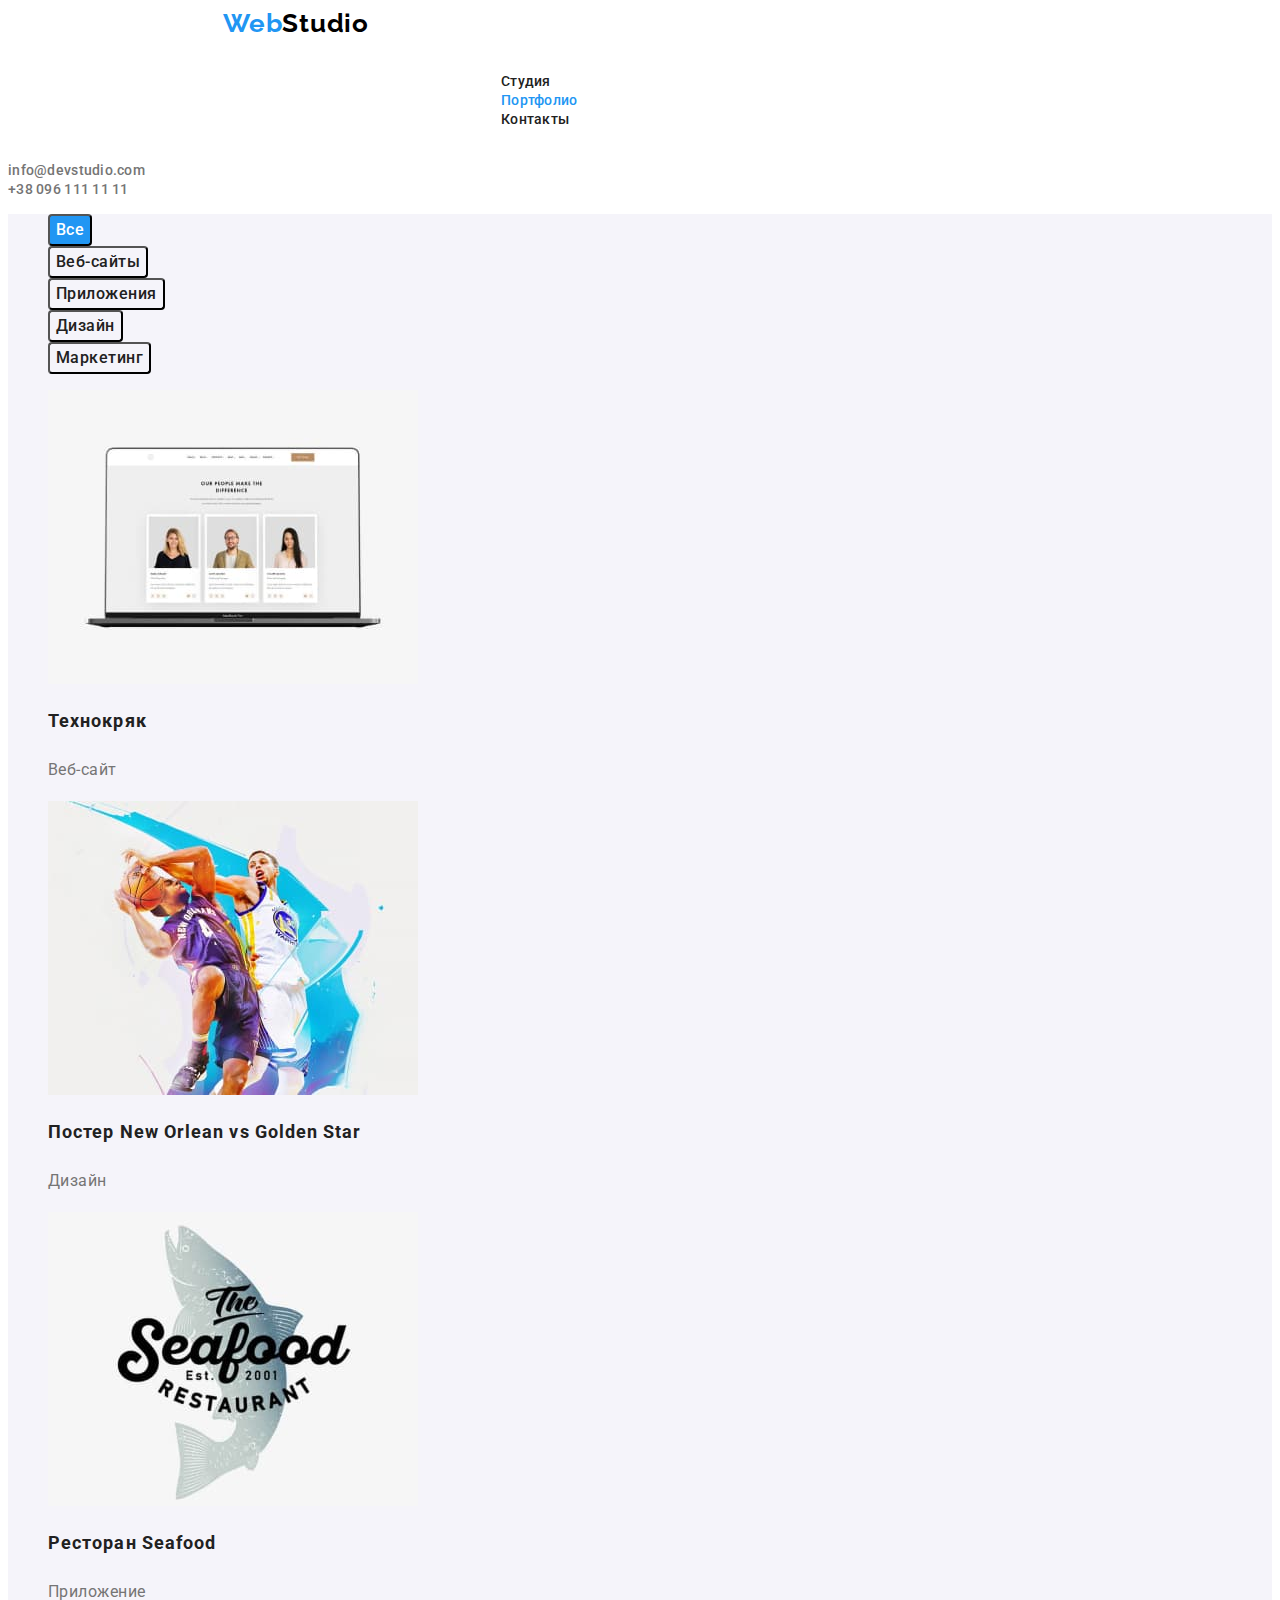
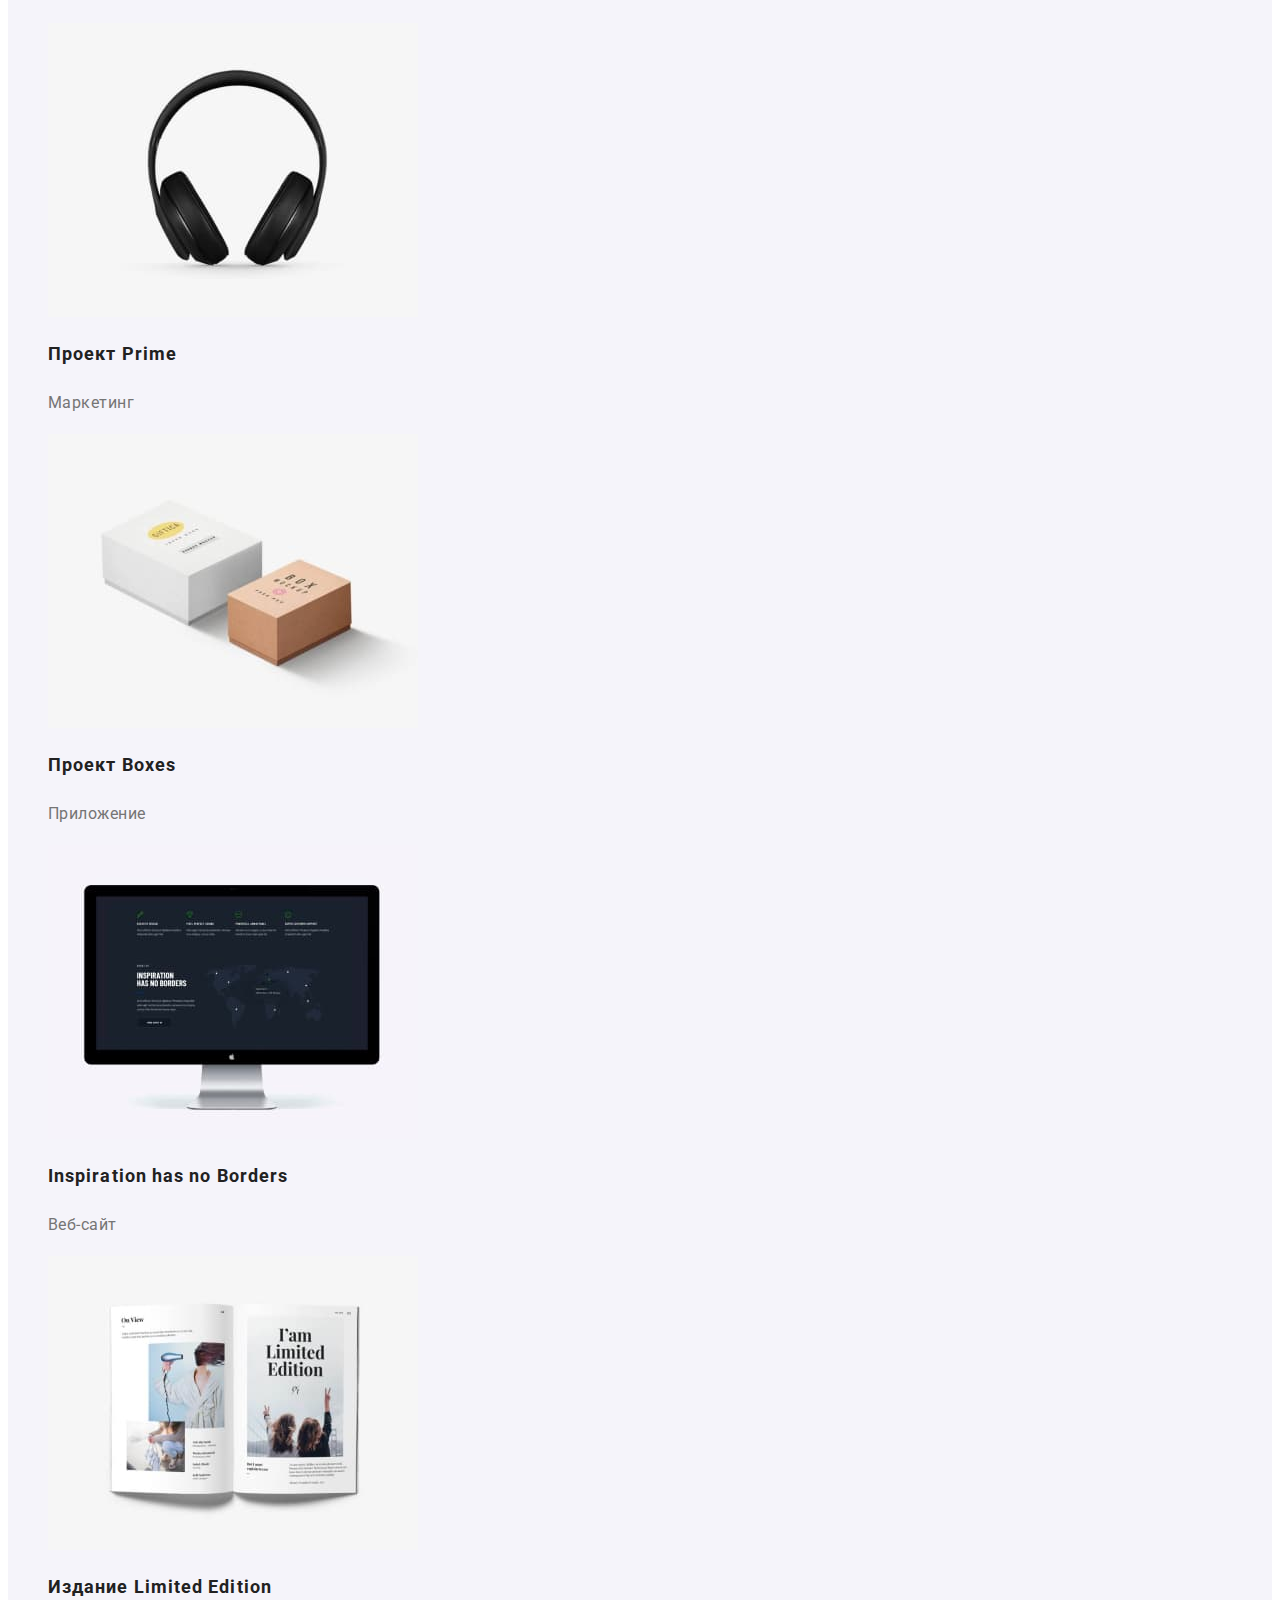
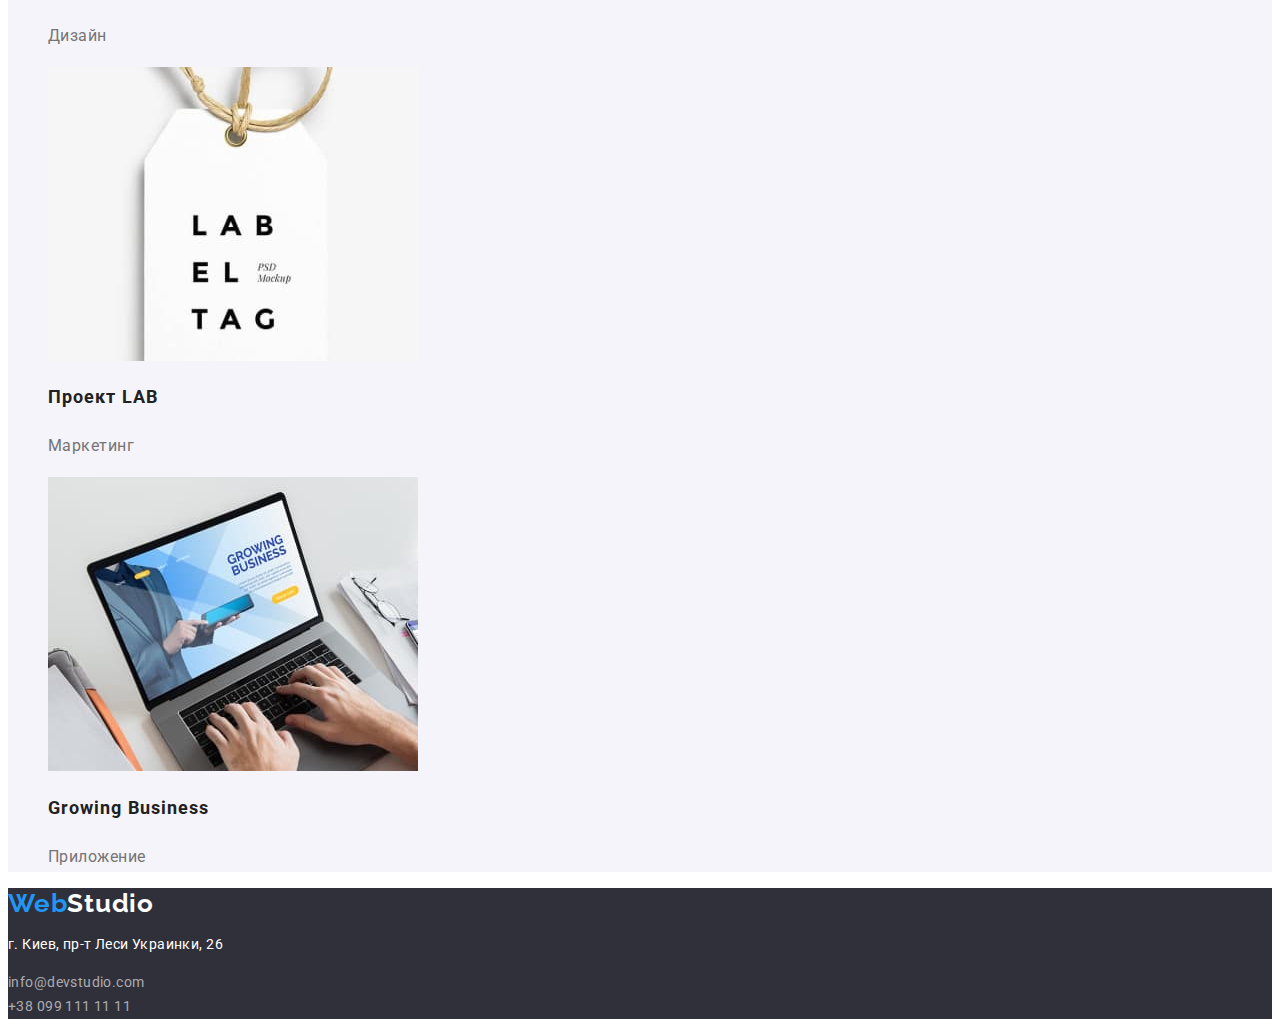
==== portfolio.html @ 7e472f9f "начало 3 задание" ====
<!DOCTYPE html>
<html lang="ru">
  <head>
    <meta charset="UTF-8" />
    <meta http-equiv="X-UA-Compatible" content="IE=edge" />
    <meta name="viewport" content="width=device-width, initial-scale=1.0" />
    <title>Портфолио</title>
    <link rel="preconnect" href="https://fonts.googleapis.com" />
    <link rel="preconnect" href="https://fonts.gstatic.com" crossorigin />
    <link
      href="https://fonts.googleapis.com/css2?family=Raleway:wght@700&family=Roboto:wght@400;500;700;900&display=swap"
      rel="stylesheet"
    />
    <link rel="stylesheet" href="./css/styles.css" />
  </head>
  <body>
    <!--Header section-->
    <header class="header">
      <!--header logo-->
      <nav>
        <a class="logo" href="./index.html"><span class="accent">Web</span>Studio</a>
        <!--header section-->
        <ul class="header-list">
          <li class="header-item">
            <a class="link" href="./index.html">Студия</a>
          </li>
          <li class="header-item">
            <a class="curren-link link" href="./portfolio.html">Портфолио</a>
          </li>
          <li class="header-item">
            <a class="link" href="#contacts">Контакты</a>
          </li>
        </ul>
      </nav>
      <!--header contact-->
      <a class="contact-link" href="mailto:info@devstudio.com">info@devstudio.com</a><br />
      <a class="contact-link" href="tel:+380961111111">+38 096 111 11 11</a>
    </header>
    <!--Main-content-->
    <main>
      <!--Main-content-->
      <section class="portfolio">
        <h1 class="visually-hidden">Наши роботы</h1>
        <ul class="portfolio-list">
          <li><button class="portfolio-btn portfolio-btn-link" type="button">Все</button></li>
          <li><button class="portfolio-btn" type="button">Веб-сайты</button></li>
          <li><button class="portfolio-btn" type="button">Приложения</button></li>
          <li><button class="portfolio-btn" type="button">Дизайн</button></li>
          <li><button class="portfolio-btn" type="button">Маркетинг</button></li>
        </ul>
        <ul class="portfolio-list">
          <li>
            <a href="" class="portfolio-link">
              <img src="./img/img01.jpg" alt="техно" width="370" height="294" />
              <h2 class="portfolio-title">Технокряк</h2>
              <p class="portfolio-text">Веб-сайт</p>
            </a>
          </li>
          <li>
            <a href="" class="portfolio-link">
              <img src="./img/img11.jpg" alt="постер" width="370" height="294" />
              <h2 class="portfolio-title">Постер New Orlean vs Golden Star</h2>
              <p class="portfolio-text">Дизайн</p>
            </a>
          </li>
          <li>
            <a href="" class="portfolio-link">
              <img src="./img/img21.jpg" alt="ресторан" width="370" height="294" />
              <h2 class="portfolio-title">Ресторан Seafood</h2>
              <p class="portfolio-text">Приложение</p>
            </a>
          </li>
          <li>
            <a href="" class="portfolio-link">
              <img src="./img/img31.jpg" alt="наушники" width="370" height="294" />
              <h2 class="portfolio-title">Проект Prime</h2>
              <p class="portfolio-text">Маркетинг</p>
            </a>
          </li>
          <li>
            <a href="" class="portfolio-link">
              <img src="./img/img41.jpg" alt="коробки" width="370" height="294" />
              <h2 class="portfolio-title">Проект Boxes</h2>
              <p class="portfolio-text">Приложение</p>
            </a>
          </li>
          <li>
            <a href="" class="portfolio-link">
              <img src="./img/img51.jpg" alt="монитор" width="370" height="294" />
              <h2 class="portfolio-title">Inspiration has no Borders</h2>
              <p class="portfolio-text">Веб-сайт</p>
            </a>
          </li>
          <li>
            <a href="" class="portfolio-link">
              <img src="./img/img61.jpg" alt="издание" width="370" height="294" />
              <h2 class="portfolio-title">Издание Limited Edition</h2>
              <p class="portfolio-text">Дизайн</p>
            </a>
          </li>
          <li>
            <a href="" class="portfolio-link">
              <img src="./img/img71.jpg" alt="лаб" width="370" height="294" />
              <h2 class="portfolio-title">Проект LAB</h2>
              <p class="portfolio-text">Маркетинг</p>
            </a>
          </li>
          <li>
            <a href="" class="portfolio-link">
              <img src="./img/img81.jpg" alt="работа" width="370" height="294" />
              <h2 class="portfolio-title">Growing Business</h2>
              <p class="portfolio-text">Приложение</p>
            </a>
          </li>
        </ul>
      </section>
    </main>
    <!--Footer section-->
    <footer class="footer">
      <!--footer logo-->
      <a class="logo-footer" lang="en" href="/"><span class="accent">Web</span>Studio</a>
      <!--footer contact-->
      <address>
        <p class="footer-text">г. Киев, пр-т Леси Украинки, 26</p>
        <a href="mailto:info@devstudio.com" class="contact-link-footer">info@devstudio.com</a><br />
        <a href="tel:+380991111111" class="contact-link-footer">+38 099 111 11 11</a>
      </address>
    </footer>
  </body>
</html>
---- css/styles.css ----
:root {
  --main-font: 'Roboto', sans-serif;
  --secondary-font: 'Ralewey', sans-serif;
  --main-txt-cl: #212121;
  --wight-txt-cl: #ffffff;
  --secondary-txt-cl: #757575;
  --accent-txt-cl: #2196f3;
  --dark-bg-cl: #2f303a;
  --wight-bg-cl: #f5f4fa;
}
html {
  box-sizing: border-box;
}
*,
*::before,
*::after {
  box-sizing: inherit;
}
body {
  font-family: var(--main-font);
  color: var(--main-txt-cl);
}
.header {
  background-color: #ffffff;
}
.container{
  margin-left: auto;
    margin-right: auto;
    width: 1600px;
    height: 80px;
    padding-left: 20px;
    padding-right: 20px;
}
.logo {
  text-decoration: none;
  color: #000000;
  font-family: 'Raleway';
  font-style: normal;
  font-weight: 700;
  font-size: 26px;
  line-height: 1.19;
  letter-spacing: 0.03em;
  width: 145px;
  height: 31px;
  margin: 24px 1240px 25px 215px;
}
.accent {
  color: #2196f3;
}
.header-list {
  list-style: none;
  margin: 32px 853px 32px 453px;
}
.link {
  text-decoration: none;
  color: #212121;
  font-weight: 500;
  font-size: 14px;
  line-height: 1.14;
  letter-spacing: 0.02em;
}
.link:hover {
  color: #2196f3;
}
.curren-link {
  color: #2196f3;
}
.contact-link {
  text-decoration: none;
  color: #757575;
  font-style: normal;
  cursor: pointer;
  font-weight: 500;
  font-size: 14px;
  line-height: 1.14;
  letter-spacing: 0.02em;
}
.contact-link:hover,
.contact-link:focus,
.contact-link:active {
  color: #2196f3;
}
.hero {
  background-color: #2f303a;
}
.hero-header {
  color: #ffffff;
  font-weight: 900;
  font-size: 44px;
  line-height: 1.36;
  letter-spacing: 0.06em;
  text-transform: uppercase;
}
.hero-btn {
  cursor: pointer;
  background-color: #2196f3;
  box-shadow: 0px 4px 4px rgba(0, 0, 0, 0.15);
  font-family: 'Roboto';
  font-style: normal;
  font-weight: 700;
  font-size: 16px;
  line-height: 1.9;
  letter-spacing: 0.06em;
  border-radius: 4px;
  color: #ffffff;
}
.hero-btn:hover .hero-btn:focus .hero-btn:active {
  box-shadow: 0px 4px 4px rgba(0, 0, 0, 0.15);
}
.main {
  background: #f5f4fa;
}
.visually-hidden {
  position: absolute;
  white-space: nowrap;
  width: 1px;
  height: 1px;
  overflow: hidden;
  border: 0;
  padding: 0;
  clip: rect(0 0 0 0);
  clip-path: inset(50%);
  margin: -1px;
}
.advantage-list {
  list-style: none;
}
.advantage-title {
  font-weight: 700;
  font-size: 14px;
  line-height: 1.14;
  letter-spacing: 0.03em;
  color: #212121;
  text-transform: uppercase;
}
.advantage-text {
  font-size: 14px;
  line-height: 1.7;
  letter-spacing: 0.03em;
  color: #757575;
}
.work-title {
  font-weight: 700;
  font-size: 36px;
  line-height: 1.16;
  text-align: center;
  letter-spacing: 0.03em;
  color: #212121;
}
.work-list {
  list-style: none;
}
.team {
  background: #e5e5e5;
}

.team-list {
  list-style: none;
}
.team-title {
  font-weight: 500;
  font-size: 16px;
  line-height: 1.18;
  text-align: center;
  letter-spacing: 0.03em;
  color: #212121;
}
.team-text {
  font-size: 16px;
  line-height: 1.18;
  text-align: center;
  letter-spacing: 0.03em;
  color: #757575;
}
.footer {
  background: #2f303a;
}
.logo-footer {
  color: #ffffff;
  text-decoration: none;
  font-family: 'Raleway';
  font-style: normal;
  font-weight: 700;
  font-size: 26px;
  line-height: 1.19;
  letter-spacing: 0.03em;
}
.footer-text {
  font-style: normal;
  font-size: 14px;
  line-height: 1.7;
  letter-spacing: 0.03em;
  color: #ffffff;
}
.contact-link-footer {
  text-decoration: none;
  font-style: normal;
  font-weight: 400;
  font-size: 14px;
  line-height: 1.7;
  letter-spacing: 0.03em;
  color: rgba(255, 255, 255, 0.6);
}
.contact-link-footer:hover,
.contact-link-footer:focus,
.contact-link-footer:active {
  color: #2196f3;
}
.portfolio {
  background: #f5f4fa;
}
.portfolio-list {
  list-style: none;
}
.portfolio-link {
  text-decoration: none;
}
.portfolio-title {
  font-weight: 700;
  font-size: 18px;
  line-height: 2;
  letter-spacing: 0.06em;
  color: #212121;
}
.portfolio-text {
  font-size: 16px;
  line-height: 30px;
  letter-spacing: 0.03em;
  color: #757575;
}
.portfolio-btn {
  font-family: 'Roboto';
  font-weight: 500;
  background: #f5f4fa;
  border-radius: 4px;
  cursor: pointer;
  font-size: 16px;
  line-height: 26px;
  text-align: center;
  letter-spacing: 0.03em;
  color: #212121;
}
.portfolio-btn-link {
  font-weight: 500;
  font-size: 16px;
  line-height: 26px;
  text-align: center;
  letter-spacing: 0.03em;
  color: #ffffff;
  background: #2196f3;
}
.portfolio-btn:hover,
.portfolio-btn:focus,
.portfolio-btn:active {
  background: #2196f3;
}
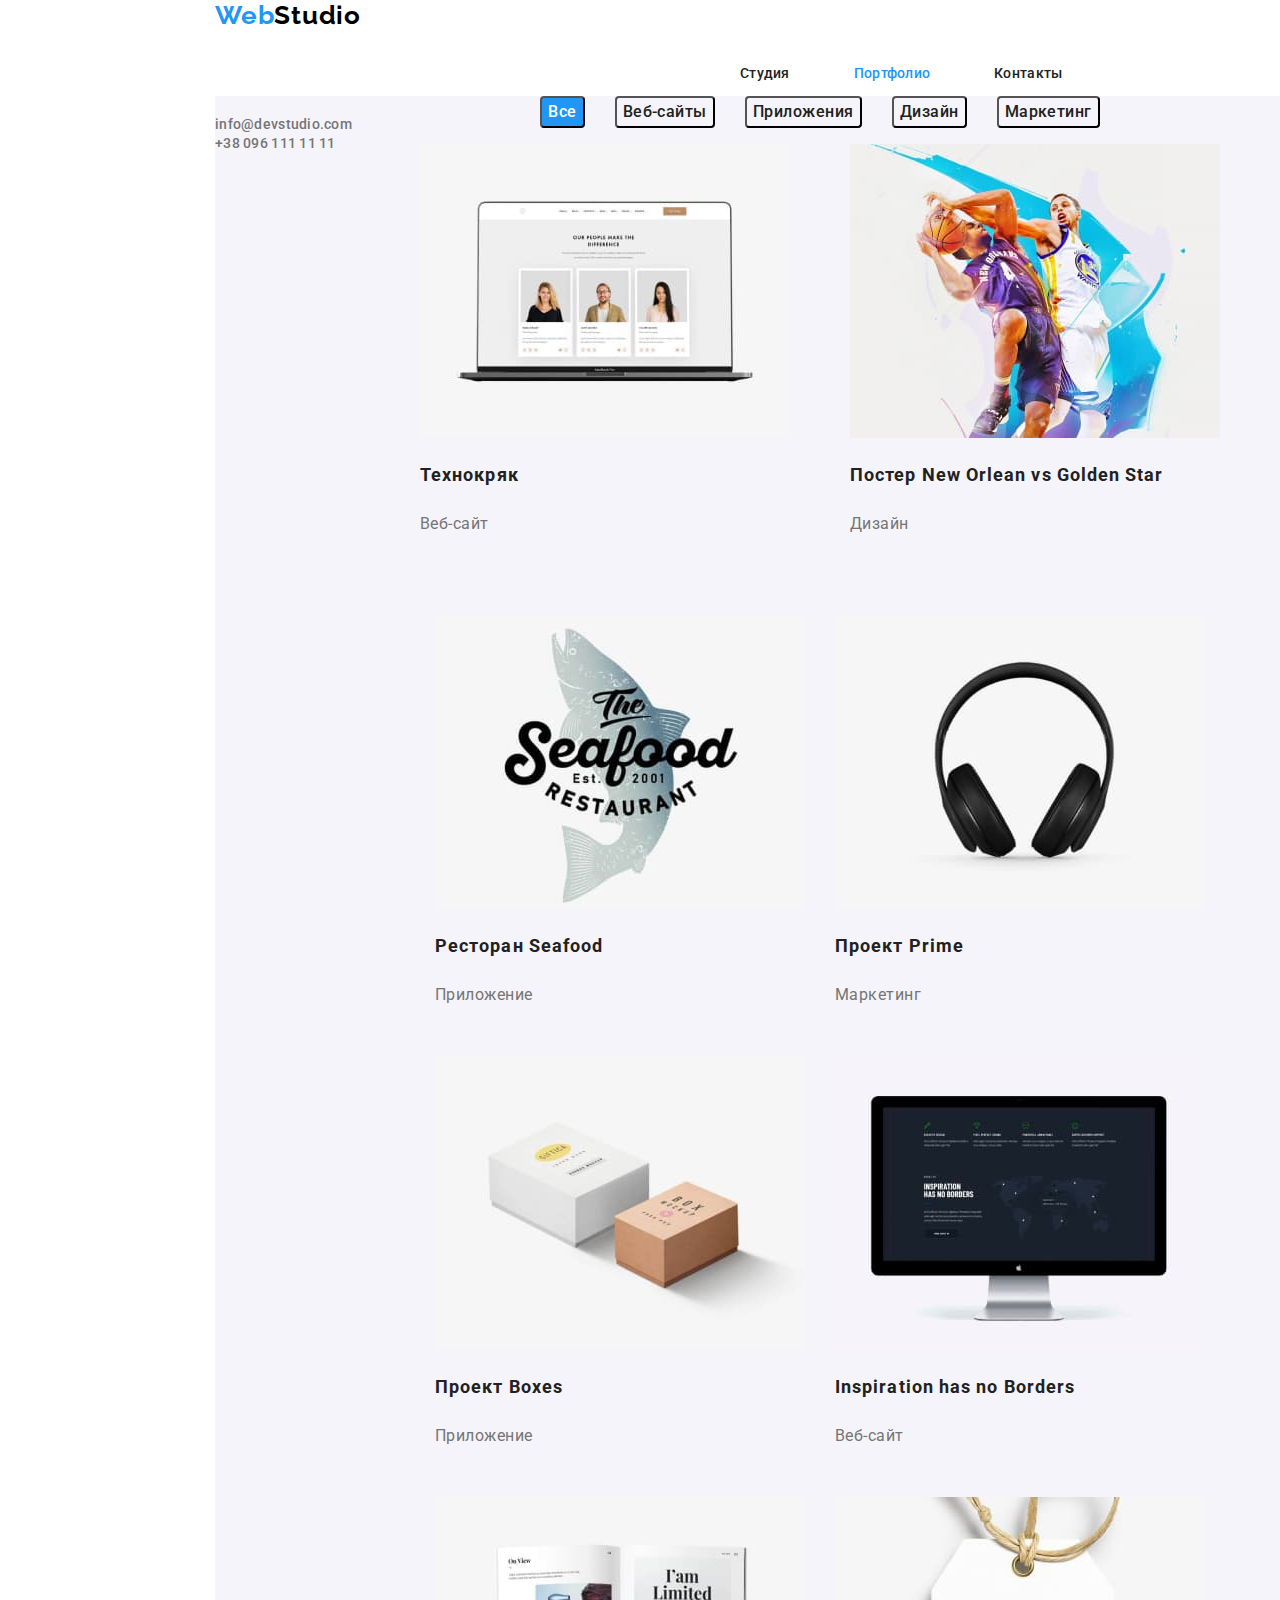
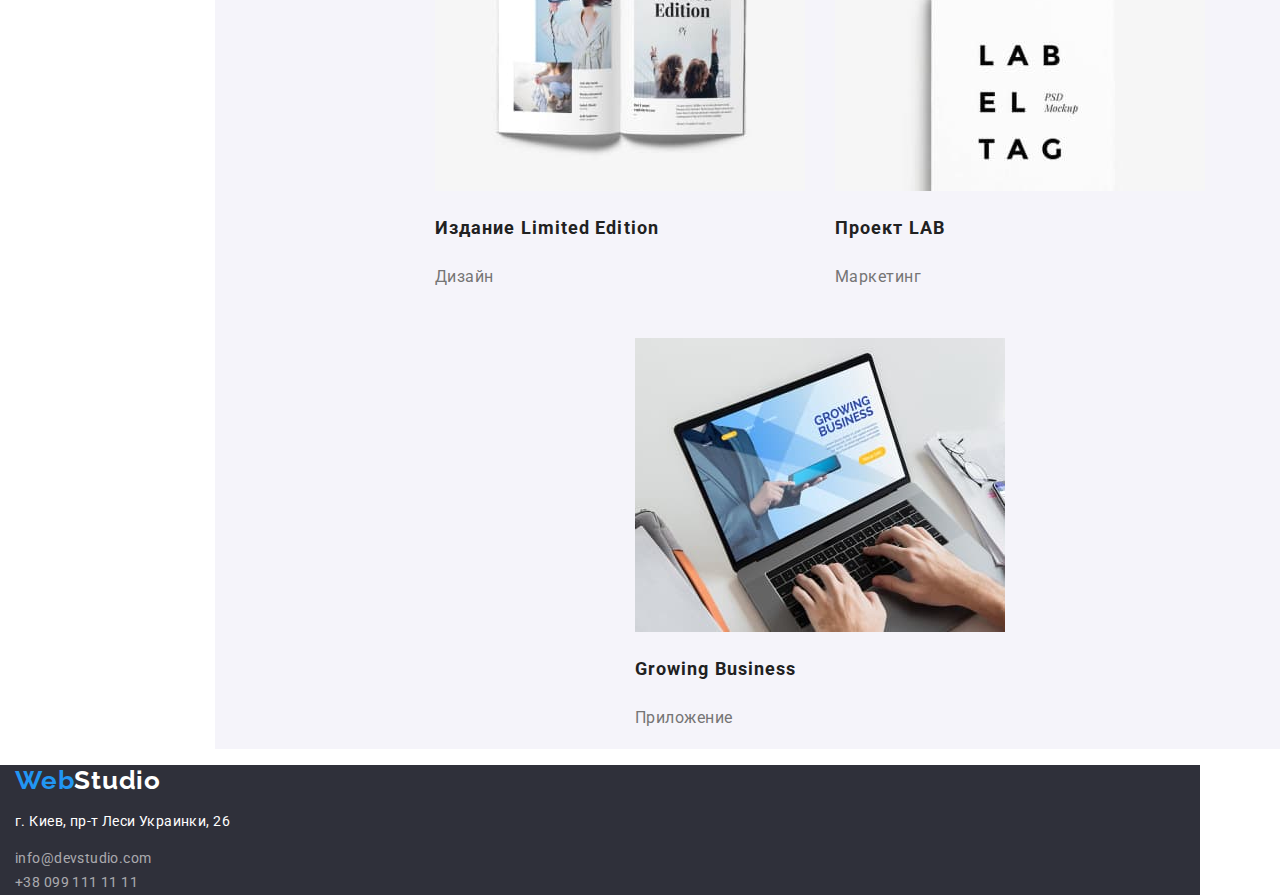
==== commit 7ad72ba2: "домашка 3 надо доделать" ====
--- a/portfolio.html
+++ b/portfolio.html
@@ -15,9 +15,10 @@
   </head>
   <body>
     <!--Header section-->
-    <header class="header">
+     <header class="header">
       <!--header logo-->
-      <nav>
+      <div class="container">
+      <nav class="navigation">
         <a class="logo" href="./index.html"><span class="accent">Web</span>Studio</a>
         <!--header section-->
         <ul class="header-list">
@@ -35,9 +36,11 @@
       <!--header contact-->
       <a class="contact-link" href="mailto:info@devstudio.com">info@devstudio.com</a><br />
       <a class="contact-link" href="tel:+380961111111">+38 096 111 11 11</a>
+    </div>
     </header>
     <!--Main-content-->
     <main>
+       <div class="container">
       <!--Main-content-->
       <section class="portfolio">
         <h1 class="visually-hidden">Наши роботы</h1>
@@ -49,7 +52,7 @@
           <li><button class="portfolio-btn" type="button">Маркетинг</button></li>
         </ul>
         <ul class="portfolio-list">
-          <li>
+          <li class="conteiner-bg">
             <a href="" class="portfolio-link">
               <img src="./img/img01.jpg" alt="техно" width="370" height="294" />
               <h2 class="portfolio-title">Технокряк</h2>
@@ -114,10 +117,12 @@
           </li>
         </ul>
       </section>
+      </div>
     </main>
     <!--Footer section-->
     <footer class="footer">
       <!--footer logo-->
+      <div class="container">
       <a class="logo-footer" lang="en" href="/"><span class="accent">Web</span>Studio</a>
       <!--footer contact-->
       <address>
@@ -125,6 +130,7 @@
         <a href="mailto:info@devstudio.com" class="contact-link-footer">info@devstudio.com</a><br />
         <a href="tel:+380991111111" class="contact-link-footer">+38 099 111 11 11</a>
       </address>
+  </div>
     </footer>
   </body>
 </html>
--- a/css/styles.css
+++ b/css/styles.css
@@ -19,17 +19,20 @@
 body {
   font-family: var(--main-font);
   color: var(--main-txt-cl);
+  width: 1600px;
+  margin: auto;
 }
 .header {
+  display: flex;
   background-color: #ffffff;
+  height: 80px;
 }
 .container{
-  margin-left: auto;
+    width: 1200px;
+    padding-left: 15px;
+    padding-right: 15px;
+    margin-left: auto;
     margin-right: auto;
-    width: 1600px;
-    height: 80px;
-    padding-left: 20px;
-    padding-right: 20px;
 }
 .logo {
   text-decoration: none;
@@ -40,14 +43,12 @@
   font-size: 26px;
   line-height: 1.19;
   letter-spacing: 0.03em;
-  width: 145px;
-  height: 31px;
-  margin: 24px 1240px 25px 215px;
 }
 .accent {
   color: #2196f3;
 }
 .header-list {
+  display: flex;
   list-style: none;
   margin: 32px 853px 32px 453px;
 }
@@ -58,6 +59,8 @@
   font-size: 14px;
   line-height: 1.14;
   letter-spacing: 0.02em;
+  padding-left: 32px;
+  padding-right: 32px;
 }
 .link:hover {
   color: #2196f3;
@@ -65,7 +68,7 @@
 .curren-link {
   color: #2196f3;
 }
-.contact-link {
+.contact-link { 
   text-decoration: none;
   color: #757575;
   font-style: normal;
@@ -81,7 +84,8 @@
   color: #2196f3;
 }
 .hero {
-  background-color: #2f303a;
+   background-color: #2f303a;
+   text-align: center;
 }
 .hero-header {
   color: #ffffff;
@@ -92,6 +96,7 @@
   text-transform: uppercase;
 }
 .hero-btn {
+  margin: 0 auto;
   cursor: pointer;
   background-color: #2196f3;
   box-shadow: 0px 4px 4px rgba(0, 0, 0, 0.15);
@@ -108,6 +113,7 @@
   box-shadow: 0px 4px 4px rgba(0, 0, 0, 0.15);
 }
 .main {
+  width: 1200px;
   background: #f5f4fa;
 }
 .visually-hidden {
@@ -123,6 +129,7 @@
   margin: -1px;
 }
 .advantage-list {
+  display: flex;
   list-style: none;
 }
 .advantage-title {
@@ -148,6 +155,7 @@
   color: #212121;
 }
 .work-list {
+  display: flex;
   list-style: none;
 }
 .team {
@@ -156,6 +164,7 @@
 
 .team-list {
   list-style: none;
+  display: flex;
 }
 .team-title {
   font-weight: 500;
@@ -173,6 +182,7 @@
   color: #757575;
 }
 .footer {
+  width: 1200px;
   background: #2f303a;
 }
 .logo-footer {
@@ -210,7 +220,11 @@
   background: #f5f4fa;
 }
 .portfolio-list {
-  list-style: none;
+  display: flex;
+  list-style: none;
+  justify-content: center;
+  flex-wrap: wrap;
+  gap: 30px;
 }
 .portfolio-link {
   text-decoration: none;
@@ -254,3 +268,10 @@
 .portfolio-btn:active {
   background: #2196f3;
 }
+.conteiner-bg{
+  box-sizing: border-box;
+  width: calc((100%-60px) / 3);
+  margin-right: 30px;
+  margin-bottom: 30px;
+  margin-top: 0;
+}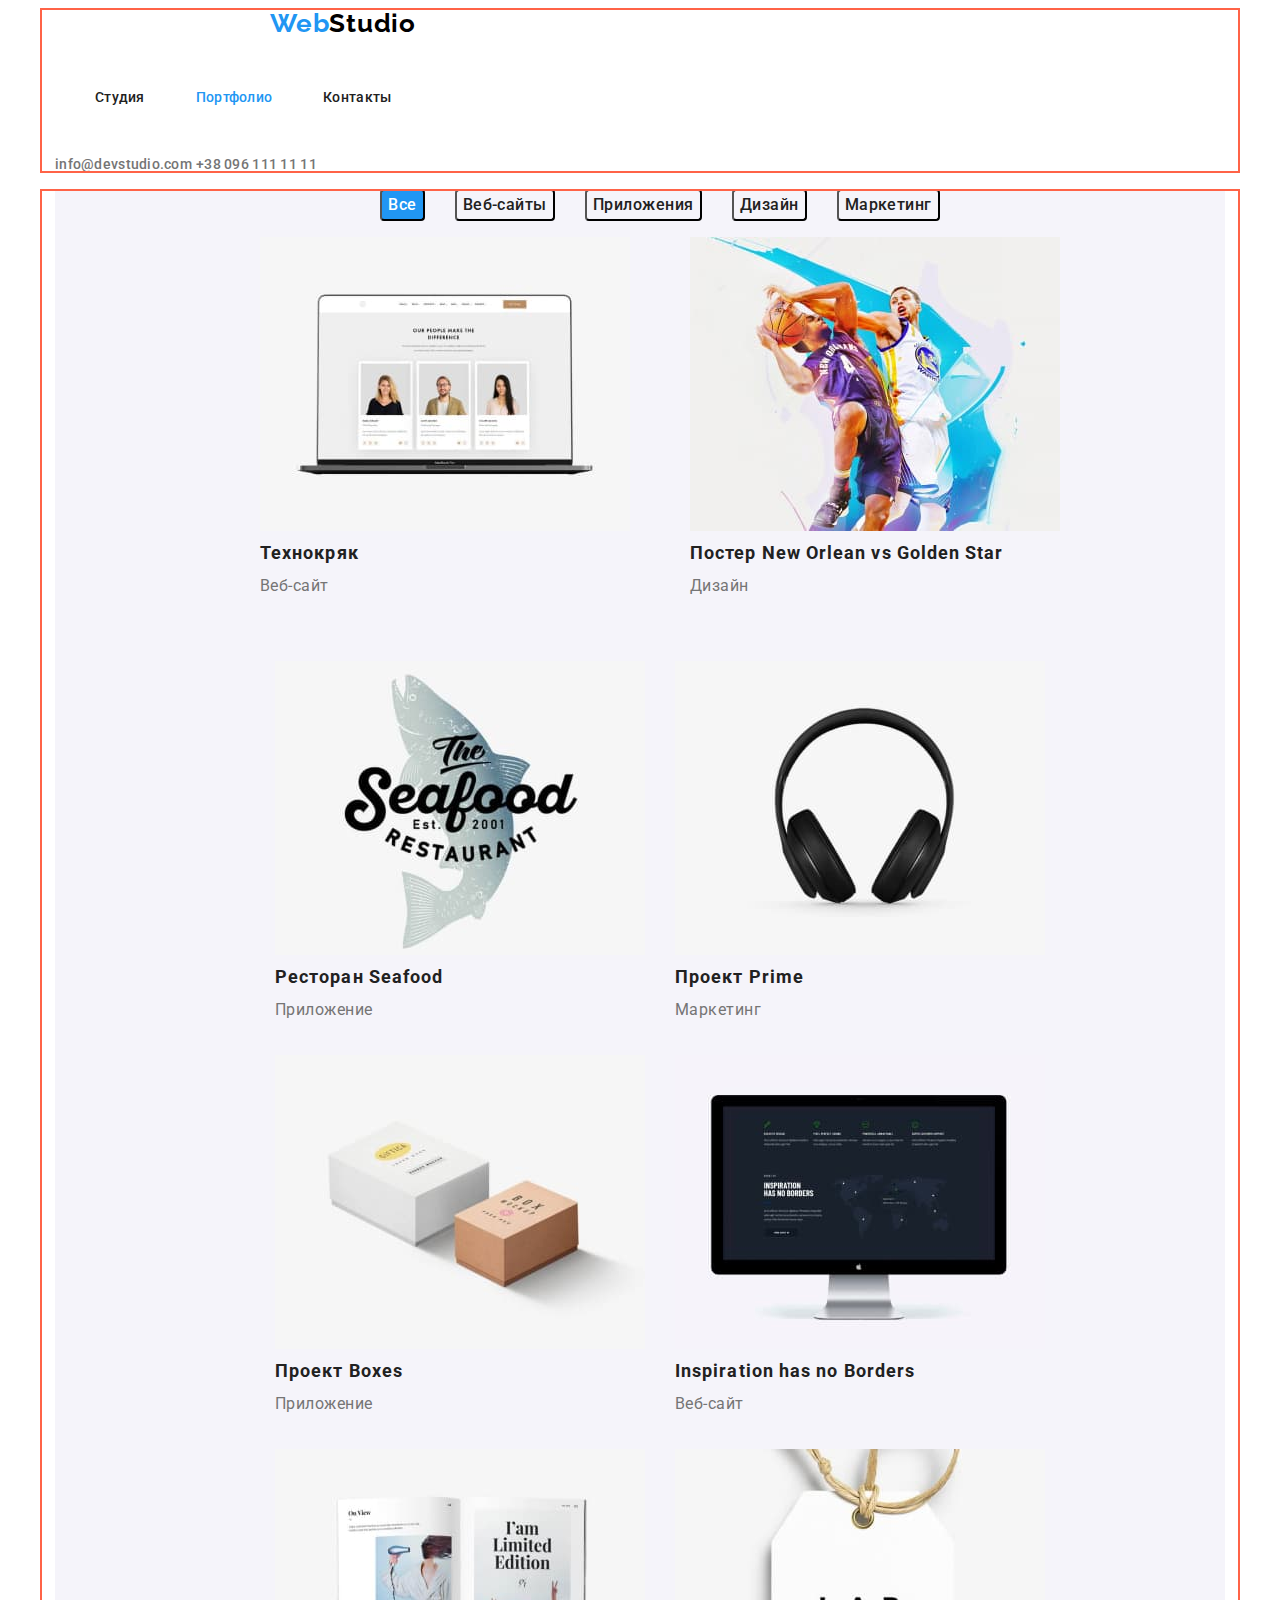
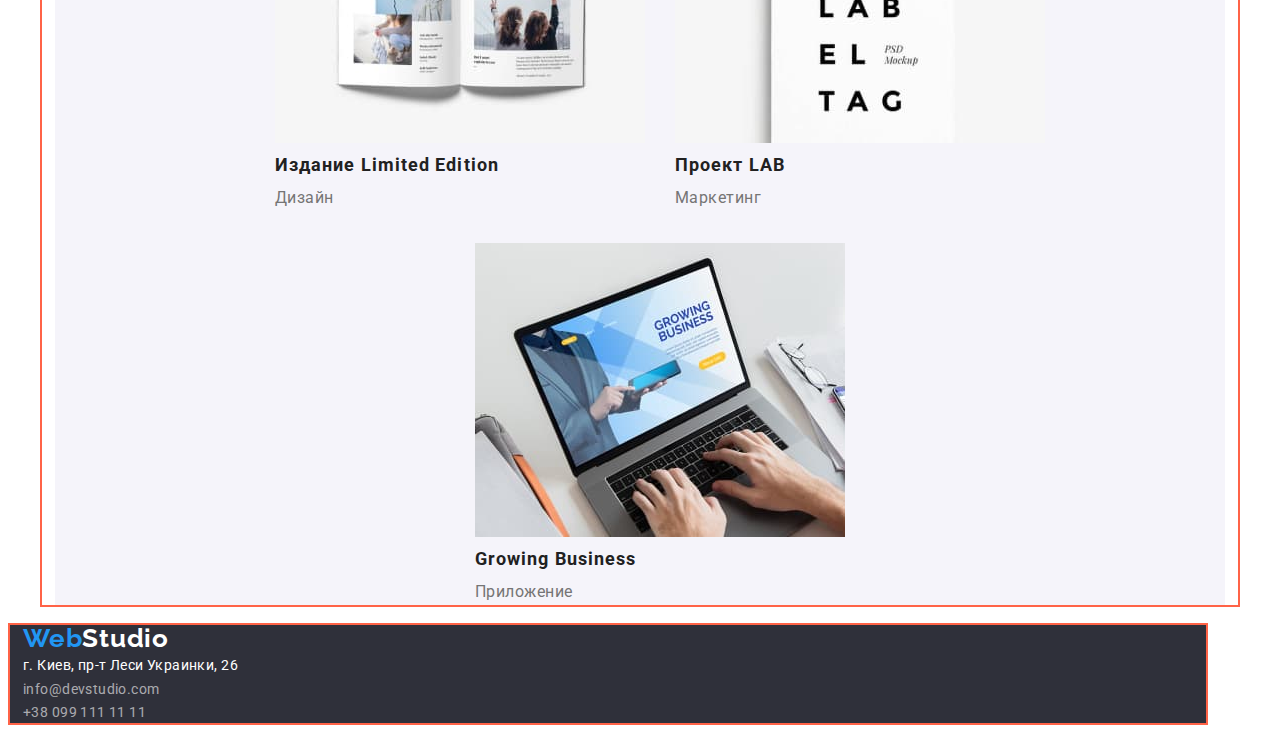
==== commit 3c49a76b: "задание 3 в работе" ====
--- a/portfolio.html
+++ b/portfolio.html
@@ -34,7 +34,7 @@
         </ul>
       </nav>
       <!--header contact-->
-      <a class="contact-link" href="mailto:info@devstudio.com">info@devstudio.com</a><br />
+      <a class="contact-link" href="mailto:info@devstudio.com">info@devstudio.com</a>
       <a class="contact-link" href="tel:+380961111111">+38 096 111 11 11</a>
     </div>
     </header>
--- a/css/styles.css
+++ b/css/styles.css
@@ -1,3 +1,12 @@
+html {
+  box-sizing: border-box;
+}
+
+*,
+*::before,
+*::after {
+  box-sizing: inherit;
+}
 :root {
   --main-font: 'Roboto', sans-serif;
   --secondary-font: 'Ralewey', sans-serif;
@@ -8,33 +17,65 @@
   --dark-bg-cl: #2f303a;
   --wight-bg-cl: #f5f4fa;
 }
-html {
-  box-sizing: border-box;
-}
-*,
-*::before,
-*::after {
-  box-sizing: inherit;
-}
+
 body {
   font-family: var(--main-font);
   color: var(--main-txt-cl);
-  width: 1600px;
-  margin: auto;
+}
+h1,
+h2,
+h3,
+h4,
+h5,
+h6,
+p {
+  margin: 0px;
+}
+.link {
+  text-decoration: none;
+  color: #212121;
+  font-weight: 500;
+  font-size: 14px;
+  line-height: 1.14;
+  letter-spacing: 0.02em;
+  padding: 0px;
+  margin: 0px;
+}
+.list {
+  list-style: none;
+  padding: 0px;
+  margin: 0px;
 }
 .header {
-  display: flex;
   background-color: #ffffff;
-  height: 80px;
-}
-.container{
-    width: 1200px;
-    padding-left: 15px;
-    padding-right: 15px;
-    margin-left: auto;
+}
+.container {
+  width: 1200px;
+  margin-left: auto;
     margin-right: auto;
+  padding-left: 15px;
+  padding-right: 15px;
+  outline: 2px solid tomato;
+  outline-offset: -2px;
+}
+.centred {
+  text-align: center;
+}
+.header-container {
+  display: flex;
+}
+.header-nav {
+  display: flex;
+  align-items: center;
+  padding-top: 32px;
+  padding-bottom: 32px;
+  }
+.header-item{
+  margin-right: 51px;
 }
 .logo {
+  margin-left: 215px;
+  margin-right: 93px;
   text-decoration: none;
   color: #000000;
   font-family: 'Raleway';
@@ -49,26 +90,25 @@
 }
 .header-list {
   display: flex;
-  list-style: none;
-  margin: 32px 853px 32px 453px;
-}
-.link {
-  text-decoration: none;
-  color: #212121;
-  font-weight: 500;
-  font-size: 14px;
-  line-height: 1.14;
-  letter-spacing: 0.02em;
-  padding-left: 32px;
-  padding-right: 32px;
-}
+    align-items: center;
+    padding-bottom: 32px;
+    padding-top: 32px;
+  list-style: none;
+  font-weight: 500;
+  letter-spacing: 0,02em;
+}
+
 .link:hover {
   color: #2196f3;
 }
 .curren-link {
   color: #2196f3;
 }
-.contact-link { 
+.header-contact{
+  list-style: none;
+}
+
+.contact-link {
   text-decoration: none;
   color: #757575;
   font-style: normal;
@@ -84,8 +124,10 @@
   color: #2196f3;
 }
 .hero {
-   background-color: #2f303a;
-   text-align: center;
+  background-color: #2f303a;
+  text-align: center;
+  padding-top: 200px;
+  padding-bottom: 200px;
 }
 .hero-header {
   color: #ffffff;
@@ -94,6 +136,10 @@
   line-height: 1.36;
   letter-spacing: 0.06em;
   text-transform: uppercase;
+  width: 696px;
+  margin: auto;
+  text-align: center;
+  margin-bottom: 30px;
 }
 .hero-btn {
   margin: 0 auto;
@@ -268,10 +314,11 @@
 .portfolio-btn:active {
   background: #2196f3;
 }
-.conteiner-bg{
+.conteiner-bg {
   box-sizing: border-box;
   width: calc((100%-60px) / 3);
   margin-right: 30px;
   margin-bottom: 30px;
   margin-top: 0;
-}+  flex-basis: calc((100% - 30px*9) / 3);
+}
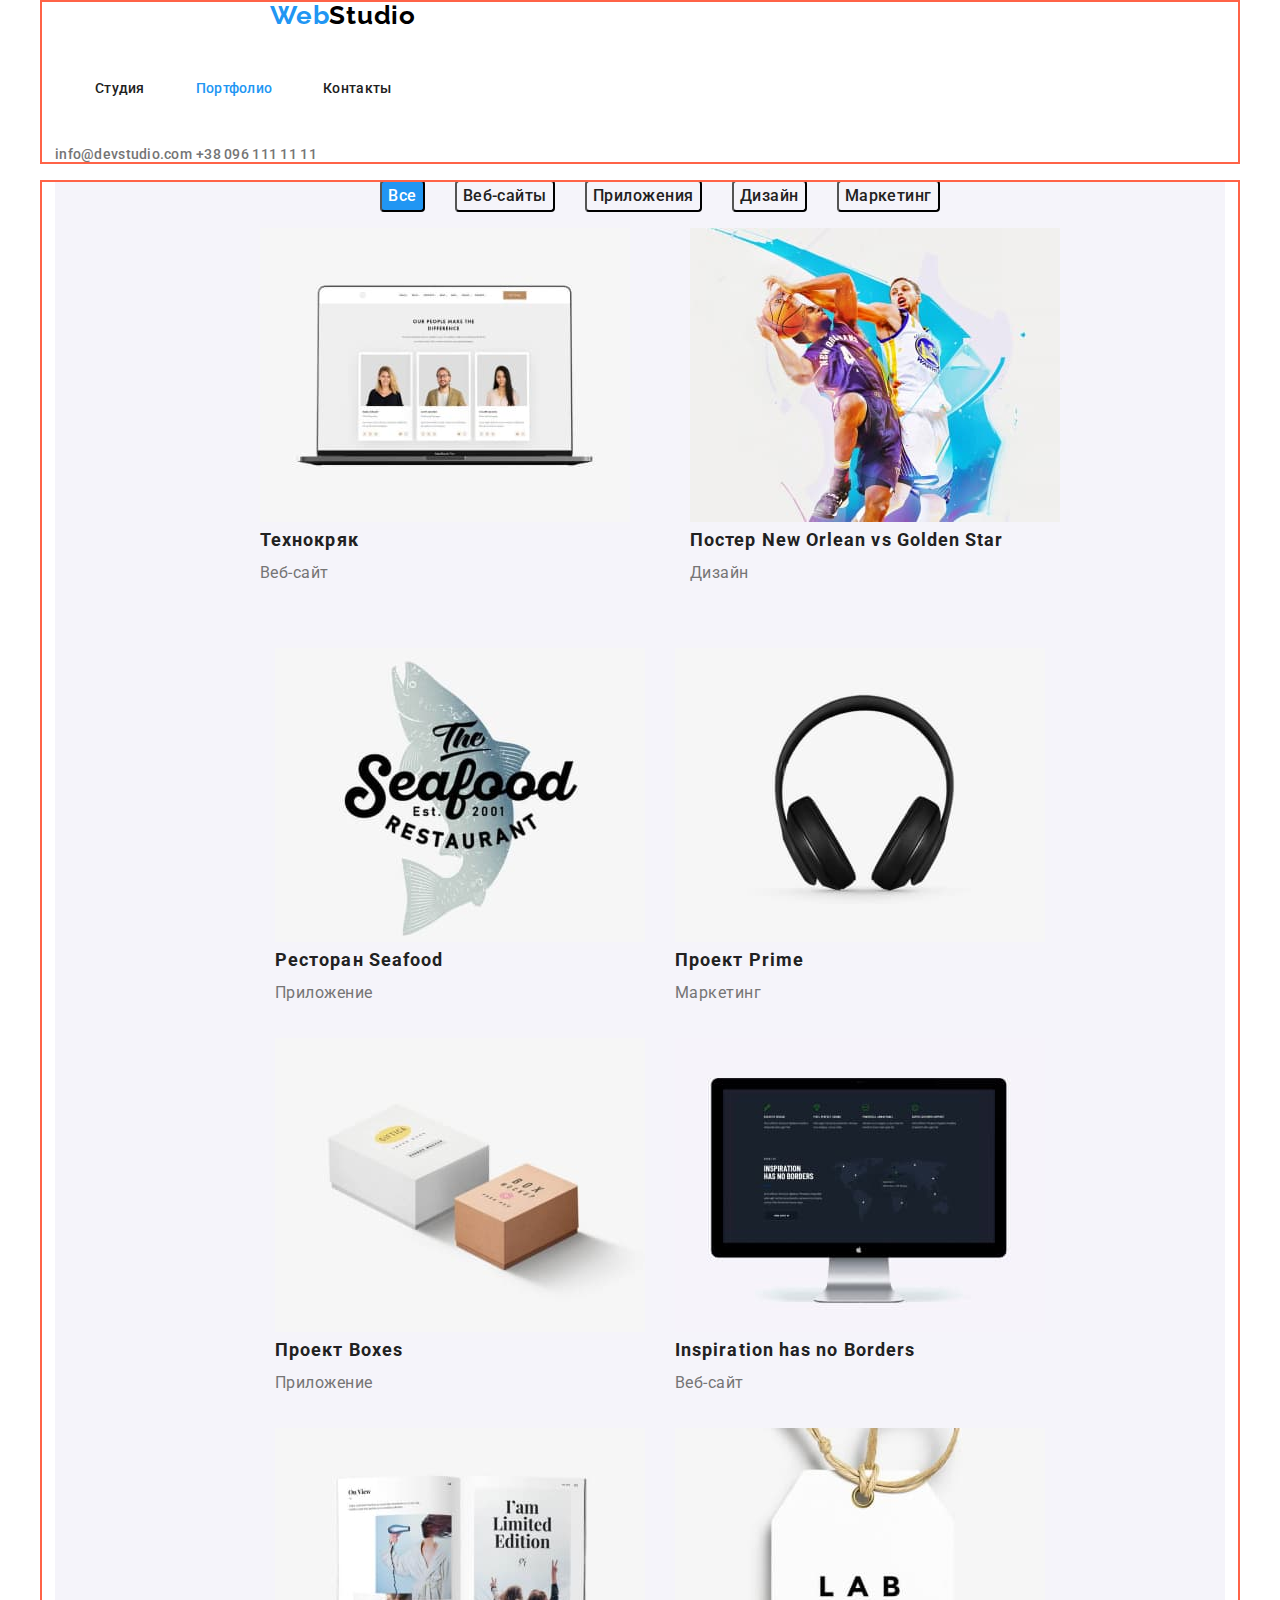
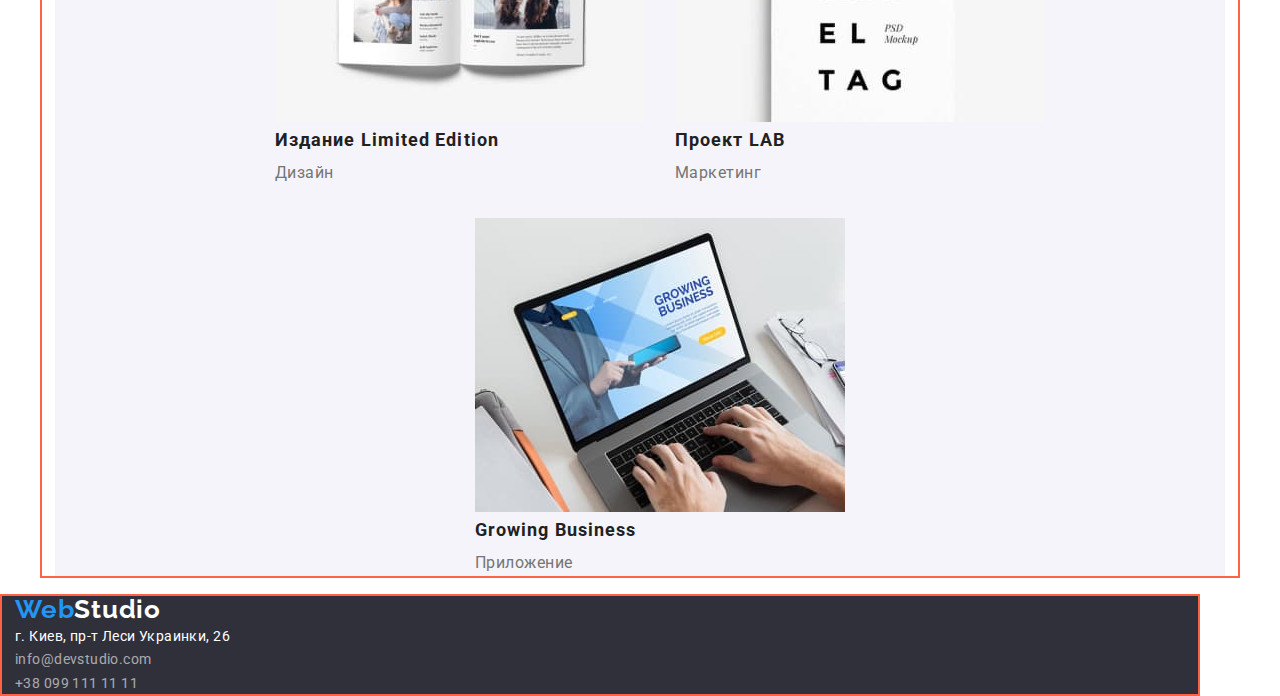
==== commit c929843b: "3 домашка+нормалайз" ====
--- a/portfolio.html
+++ b/portfolio.html
@@ -9,8 +9,8 @@
     <link rel="preconnect" href="https://fonts.gstatic.com" crossorigin />
     <link
       href="https://fonts.googleapis.com/css2?family=Raleway:wght@700&family=Roboto:wght@400;500;700;900&display=swap"
-      rel="stylesheet"
-    />
+      rel="stylesheet" />
+    <link rel="stylesheet" href="https://cdnjs.cloudflare.com/ajax/libs/modern-normalize/1.1.0/modern-normalize.min.css" />
     <link rel="stylesheet" href="./css/styles.css" />
   </head>
   <body>
--- a/css/styles.css
+++ b/css/styles.css
@@ -31,6 +31,9 @@
 p {
   margin: 0px;
 }
+img{
+  display: block;
+}
 .link {
   text-decoration: none;
   color: #212121;
@@ -38,8 +41,6 @@
   font-size: 14px;
   line-height: 1.14;
   letter-spacing: 0.02em;
-  padding: 0px;
-  margin: 0px;
 }
 .list {
   list-style: none;
@@ -52,7 +53,7 @@
 .container {
   width: 1200px;
   margin-left: auto;
-    margin-right: auto;
+  margin-right: auto;
   padding-left: 15px;
   padding-right: 15px;
   outline: 2px solid tomato;
@@ -63,12 +64,16 @@
 }
 .header-container {
   display: flex;
+  box-sizing: content-box;
+  align-items: center;
+  padding-bottom: 32px;
+  padding-top: 32px;
 }
 .header-nav {
-  display: flex;
+  display: block;
   align-items: center;
+  padding-bottom: 32px;
   padding-top: 32px;
-  padding-bottom: 32px;
   }
 .header-item{
   margin-right: 51px;
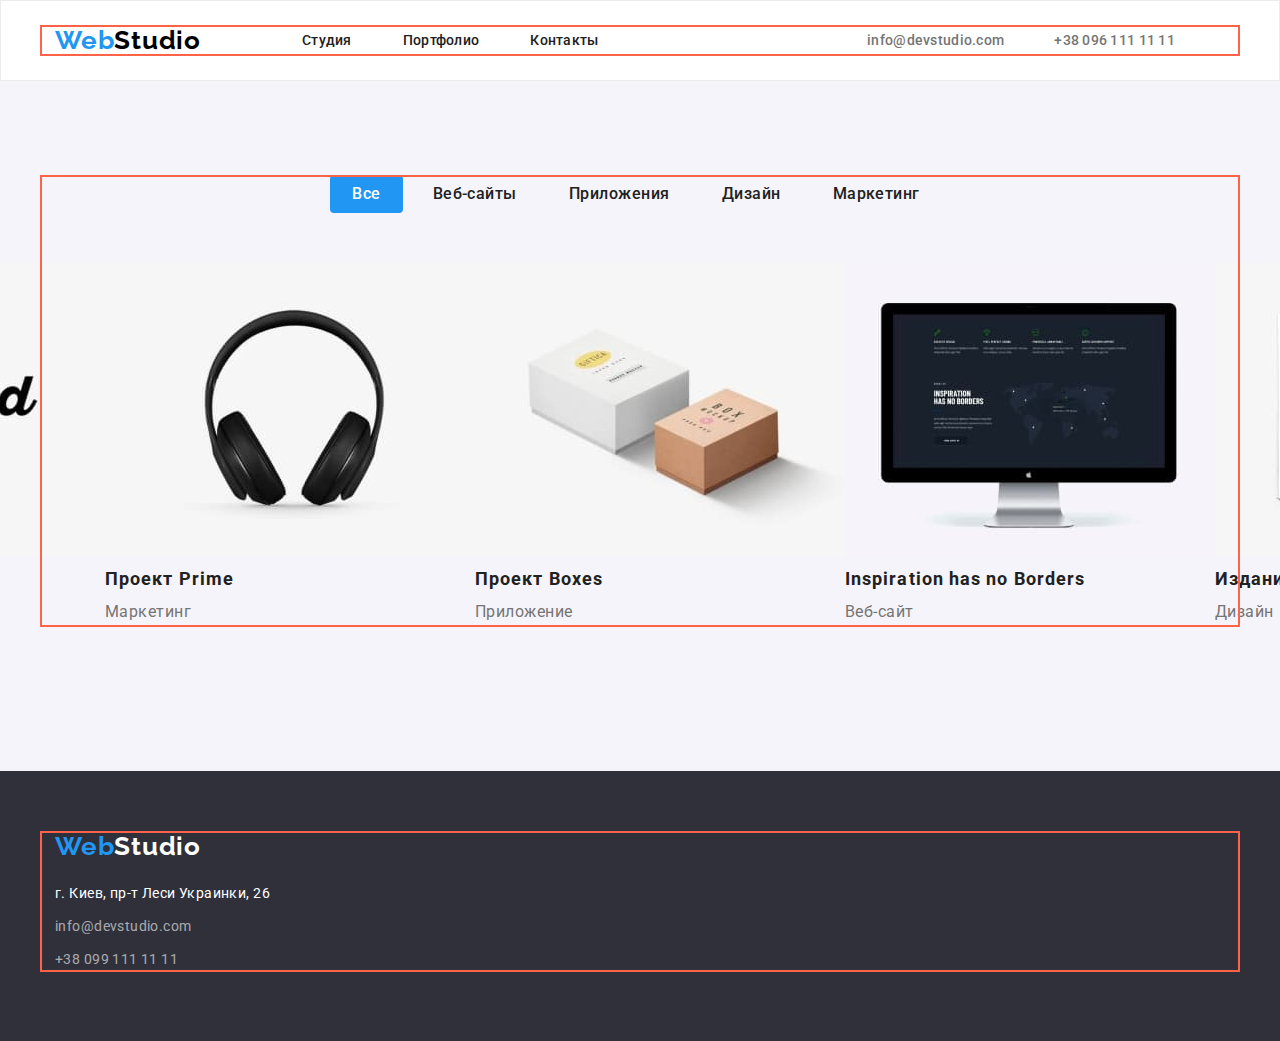
==== commit 4cc70d21: "3 домашка главная готова" ====
--- a/portfolio.html
+++ b/portfolio.html
@@ -17,34 +17,41 @@
     <!--Header section-->
      <header class="header">
       <!--header logo-->
-      <div class="container">
-      <nav class="navigation">
-        <a class="logo" href="./index.html"><span class="accent">Web</span>Studio</a>
-        <!--header section-->
-        <ul class="header-list">
-          <li class="header-item">
-            <a class="link" href="./index.html">Студия</a>
-          </li>
-          <li class="header-item">
-            <a class="curren-link link" href="./portfolio.html">Портфолио</a>
-          </li>
-          <li class="header-item">
-            <a class="link" href="#contacts">Контакты</a>
-          </li>
-        </ul>
-      </nav>
+      <div class="container header-container "> 
+        <nav class="header-nav">
+                    <!--header section--> 
+         <ul class="header-nav-list list">
+          <li class="header-item"> 
+            <a class="logo" lang="en" href="./index.html"><span class="accent">Web</span>Studio</a></li>
+            <li class="header-item">
+              <a class="header-link link" href="./index.html">Студия</a>
+            </li>
+            <li class="header-item">
+              <a class="header-link header-link-curren link" href="./portfolio.html">Портфолио</a>
+            </li>
+            <li class="header-item">
+              <a class="header-link link" href="#contacts">Контакты</a>
+            </li>
+          </ul>
+        </nav>
       <!--header contact-->
-      <a class="contact-link" href="mailto:info@devstudio.com">info@devstudio.com</a>
-      <a class="contact-link" href="tel:+380961111111">+38 096 111 11 11</a>
-    </div>
+      <ul class="list header-nav-adress">
+       <li class="header-nav-adress-list">
+        <a  class="header-link contact-link-adress link" href="mailto:info@devstudio.com">info@devstudio.com</a>
+      </li>
+       <li class="header-nav-adress-list">
+        <a class="header-link contact-link-adress link" href="tel:+380961111111">+38 096 111 11 11</a>
+      </li>
+       </ul>
+      </div>
     </header>
     <!--Main-content-->
     <main>
-       <div class="container">
       <!--Main-content-->
       <section class="portfolio">
+         <div class="container">
         <h1 class="visually-hidden">Наши роботы</h1>
-        <ul class="portfolio-list">
+        <ul class="list portfolio-list">
           <li><button class="portfolio-btn portfolio-btn-link" type="button">Все</button></li>
           <li><button class="portfolio-btn" type="button">Веб-сайты</button></li>
           <li><button class="portfolio-btn" type="button">Приложения</button></li>
@@ -116,21 +123,27 @@
             </a>
           </li>
         </ul>
+         </div>
       </section>
+   </main>
+    <!--Footer section-->
+      <footer class="footer">
+      <!--footer logo-->
+      <div class="container footer-conteiner">
+        <a class="logo-footer link" lang="en" href="/"><span class="accent">Web</span>Studio</a>
+        <!--footer contact-->
+        <address>
+          <p class="footer-text">г. Киев, пр-т Леси Украинки, 26</p>
+          <ul class="list">
+          <li class="margin-footer">
+            <a href="mailto:info@devstudio.com" class="contact-link-footer">info@devstudio.com</a>
+        </li>
+          <li class="margin-footer">
+            <a href="tel:+380991111111" class="contact-link-footer">+38 099 111 11 11</a>
+        </li>
+          </ul>
+        </address>
       </div>
-    </main>
-    <!--Footer section-->
-    <footer class="footer">
-      <!--footer logo-->
-      <div class="container">
-      <a class="logo-footer" lang="en" href="/"><span class="accent">Web</span>Studio</a>
-      <!--footer contact-->
-      <address>
-        <p class="footer-text">г. Киев, пр-т Леси Украинки, 26</p>
-        <a href="mailto:info@devstudio.com" class="contact-link-footer">info@devstudio.com</a><br />
-        <a href="tel:+380991111111" class="contact-link-footer">+38 099 111 11 11</a>
-      </address>
-  </div>
     </footer>
   </body>
 </html>
--- a/css/styles.css
+++ b/css/styles.css
@@ -16,8 +16,8 @@
   --accent-txt-cl: #2196f3;
   --dark-bg-cl: #2f303a;
   --wight-bg-cl: #f5f4fa;
-}
-
+  --border-heder-c1: #ececec;
+}
 body {
   font-family: var(--main-font);
   color: var(--main-txt-cl);
@@ -31,24 +31,17 @@
 p {
   margin: 0px;
 }
-img{
-  display: block;
-}
+
 .link {
   text-decoration: none;
-  color: #212121;
-  font-weight: 500;
-  font-size: 14px;
-  line-height: 1.14;
-  letter-spacing: 0.02em;
-}
-.list {
-  list-style: none;
+  color: currentColor;
   padding: 0px;
   margin: 0px;
 }
-.header {
-  background-color: #ffffff;
+.list {
+  list-style: none;
+  padding: 0px;
+  margin: 0px;
 }
 .container {
   width: 1200px;
@@ -62,25 +55,25 @@
 .centred {
   text-align: center;
 }
+.header {
+  background-color: #ffffff;
+  padding-top: 24px;
+  padding-bottom: 24px;
+  border: 1px solid var(--border-heder-c1);
+}
 .header-container {
   display: flex;
-  box-sizing: content-box;
+}
+.header-list {
+  display: flex;
   align-items: center;
-  padding-bottom: 32px;
-  padding-top: 32px;
-}
-.header-nav {
-  display: block;
-  align-items: center;
-  padding-bottom: 32px;
-  padding-top: 32px;
-  }
-.header-item{
-  margin-right: 51px;
+}
+.hero {
+  padding-top: 200px;
+  padding-bottom: 200px;
 }
 .logo {
-  margin-left: 215px;
-  margin-right: 93px;
+  margin-right: 50px;
   text-decoration: none;
   color: #000000;
   font-family: 'Raleway';
@@ -93,46 +86,70 @@
 .accent {
   color: #2196f3;
 }
-.header-list {
-  display: flex;
-    align-items: center;
-    padding-bottom: 32px;
-    padding-top: 32px;
-  list-style: none;
-  font-weight: 500;
-  letter-spacing: 0,02em;
+.header-item {
+  margin-right: 51px;
 }
 
+.header-nav-list {
+  display: flex;
+  align-items: center;
+  list-style: none;
+  font-weight: 500;
+  letter-spacing: 0, 02em;
+}
 .link:hover {
   color: #2196f3;
 }
-.curren-link {
-  color: #2196f3;
-}
-.header-contact{
-  list-style: none;
-}
-
-.contact-link {
-  text-decoration: none;
-  color: #757575;
-  font-style: normal;
-  cursor: pointer;
+.header-link-curren {
+  color: var(--accent-txt-cl)
+}
+.header-link {
   font-weight: 500;
   font-size: 14px;
   line-height: 1.14;
   letter-spacing: 0.02em;
-}
-.contact-link:hover,
-.contact-link:focus,
-.contact-link:active {
-  color: #2196f3;
+  color: #212121;
+}
+.header-link:hover,
+.header-link:focus,
+.header-link:active {
+  color: var(--accent-txt-cl);
+}
+.header-nav-adress {
+  display: flex;
+  align-items: center;
+  margin-left: auto;
+  margin-right: 0;
+}
+.contact-link-adress {
+  text-decoration: none;
+  color: #757575;
+  font-style: normal;
+  cursor: pointer;
+  font-weight: 500;
+  font-size: 14px;
+  line-height: 1.14;
+  letter-spacing: 0.02em;
+}
+.header-nav-adress > li.header-nav-adress-list {
+  margin-right: 50px;
+}
+.hero {
+  padding-top: 200px;
+  padding-bottom: 200px;
 }
 .hero {
   background-color: #2f303a;
   text-align: center;
-  padding-top: 200px;
-  padding-bottom: 200px;
+}
+.hero-header {
+  width: 696px;
+  margin-left: auto;
+  margin-right: auto;
+  margin-bottom: 30px;
+}
+.hero-container {
+  text-align: center;
 }
 .hero-header {
   color: #ffffff;
@@ -141,13 +158,11 @@
   line-height: 1.36;
   letter-spacing: 0.06em;
   text-transform: uppercase;
-  width: 696px;
-  margin: auto;
-  text-align: center;
-  margin-bottom: 30px;
 }
 .hero-btn {
-  margin: 0 auto;
+  min-width: 200px;
+  height: 50px;
+  text-align: center;
   cursor: pointer;
   background-color: #2196f3;
   box-shadow: 0px 4px 4px rgba(0, 0, 0, 0.15);
@@ -164,7 +179,6 @@
   box-shadow: 0px 4px 4px rgba(0, 0, 0, 0.15);
 }
 .main {
-  width: 1200px;
   background: #f5f4fa;
 }
 .visually-hidden {
@@ -179,11 +193,24 @@
   clip-path: inset(50%);
   margin: -1px;
 }
+.advantage,
+.team-discription-item,
+.portfolio {
+  padding-top: 94px;
+  padding-bottom: 94px;
+}
 .advantage-list {
   display: flex;
-  list-style: none;
+}
+.advantage-list-correct {
+  width: 270px;
+  margin-right: 30px;
+}
+.advantage-list-correct:last-child {
+  margin-right: 0px;
 }
 .advantage-title {
+  margin-bottom: 20px;
   font-weight: 700;
   font-size: 14px;
   line-height: 1.14;
@@ -198,6 +225,7 @@
   color: #757575;
 }
 .work-title {
+  margin-bottom: 50px;
   font-weight: 700;
   font-size: 36px;
   line-height: 1.16;
@@ -207,17 +235,34 @@
 }
 .work-list {
   display: flex;
+  justify-content: space-between;
+  padding-bottom: 94px;
   list-style: none;
 }
 .team {
   background: #e5e5e5;
 }
-
+.team-card-items {
+  width: 270px;
+  margin-right: 30px;
+  box-shadow: 0px 1px 3px rgba(0, 0, 0, 0.12), 0px 1px 1px rgba(0, 0, 0, 0.14),
+    0px 2px 1px rgba(0, 0, 0, 0.2);
+  border-radius: 0px 0px 4px 4px;
+  background-color: #ffffff;
+}
+.team-card-items:last-child {
+  margin-right: 0px;
+}
+.discreption-team-card {
+  padding-top: 30px;
+  padding-bottom: 30px;
+}
 .team-list {
   list-style: none;
   display: flex;
 }
 .team-title {
+  margin-bottom: 10px;
   font-weight: 500;
   font-size: 16px;
   line-height: 1.18;
@@ -233,10 +278,13 @@
   color: #757575;
 }
 .footer {
-  width: 1200px;
   background: #2f303a;
+  padding-top: 60px;
+  padding-bottom: 60px;
 }
 .logo-footer {
+  display: flex;
+  margin-bottom: 20px;
   color: #ffffff;
   text-decoration: none;
   font-family: 'Raleway';
@@ -247,6 +295,7 @@
   letter-spacing: 0.03em;
 }
 .footer-text {
+  margin-bottom: 9px;
   font-style: normal;
   font-size: 14px;
   line-height: 1.7;
@@ -267,15 +316,17 @@
 .contact-link-footer:active {
   color: #2196f3;
 }
+.margin-footer {
+  margin-bottom: 9px;
+}
 .portfolio {
   background: #f5f4fa;
 }
 .portfolio-list {
   display: flex;
   list-style: none;
-  justify-content: center;
-  flex-wrap: wrap;
-  gap: 30px;
+    justify-content: center;
+    margin-bottom: 50px;
 }
 .portfolio-link {
   text-decoration: none;
@@ -294,12 +345,18 @@
   color: #757575;
 }
 .portfolio-btn {
+  border: none;
   font-family: 'Roboto';
   font-weight: 500;
   background: #f5f4fa;
   border-radius: 4px;
   cursor: pointer;
   font-size: 16px;
+  margin-right: 8px;
+    padding-top: 6px;
+    padding-right: 22px;
+    padding-bottom: 6px;
+    padding-left: 22px;
   line-height: 26px;
   text-align: center;
   letter-spacing: 0.03em;
@@ -321,9 +378,4 @@
 }
 .conteiner-bg {
   box-sizing: border-box;
-  width: calc((100%-60px) / 3);
-  margin-right: 30px;
-  margin-bottom: 30px;
-  margin-top: 0;
-  flex-basis: calc((100% - 30px*9) / 3);
-}
+}
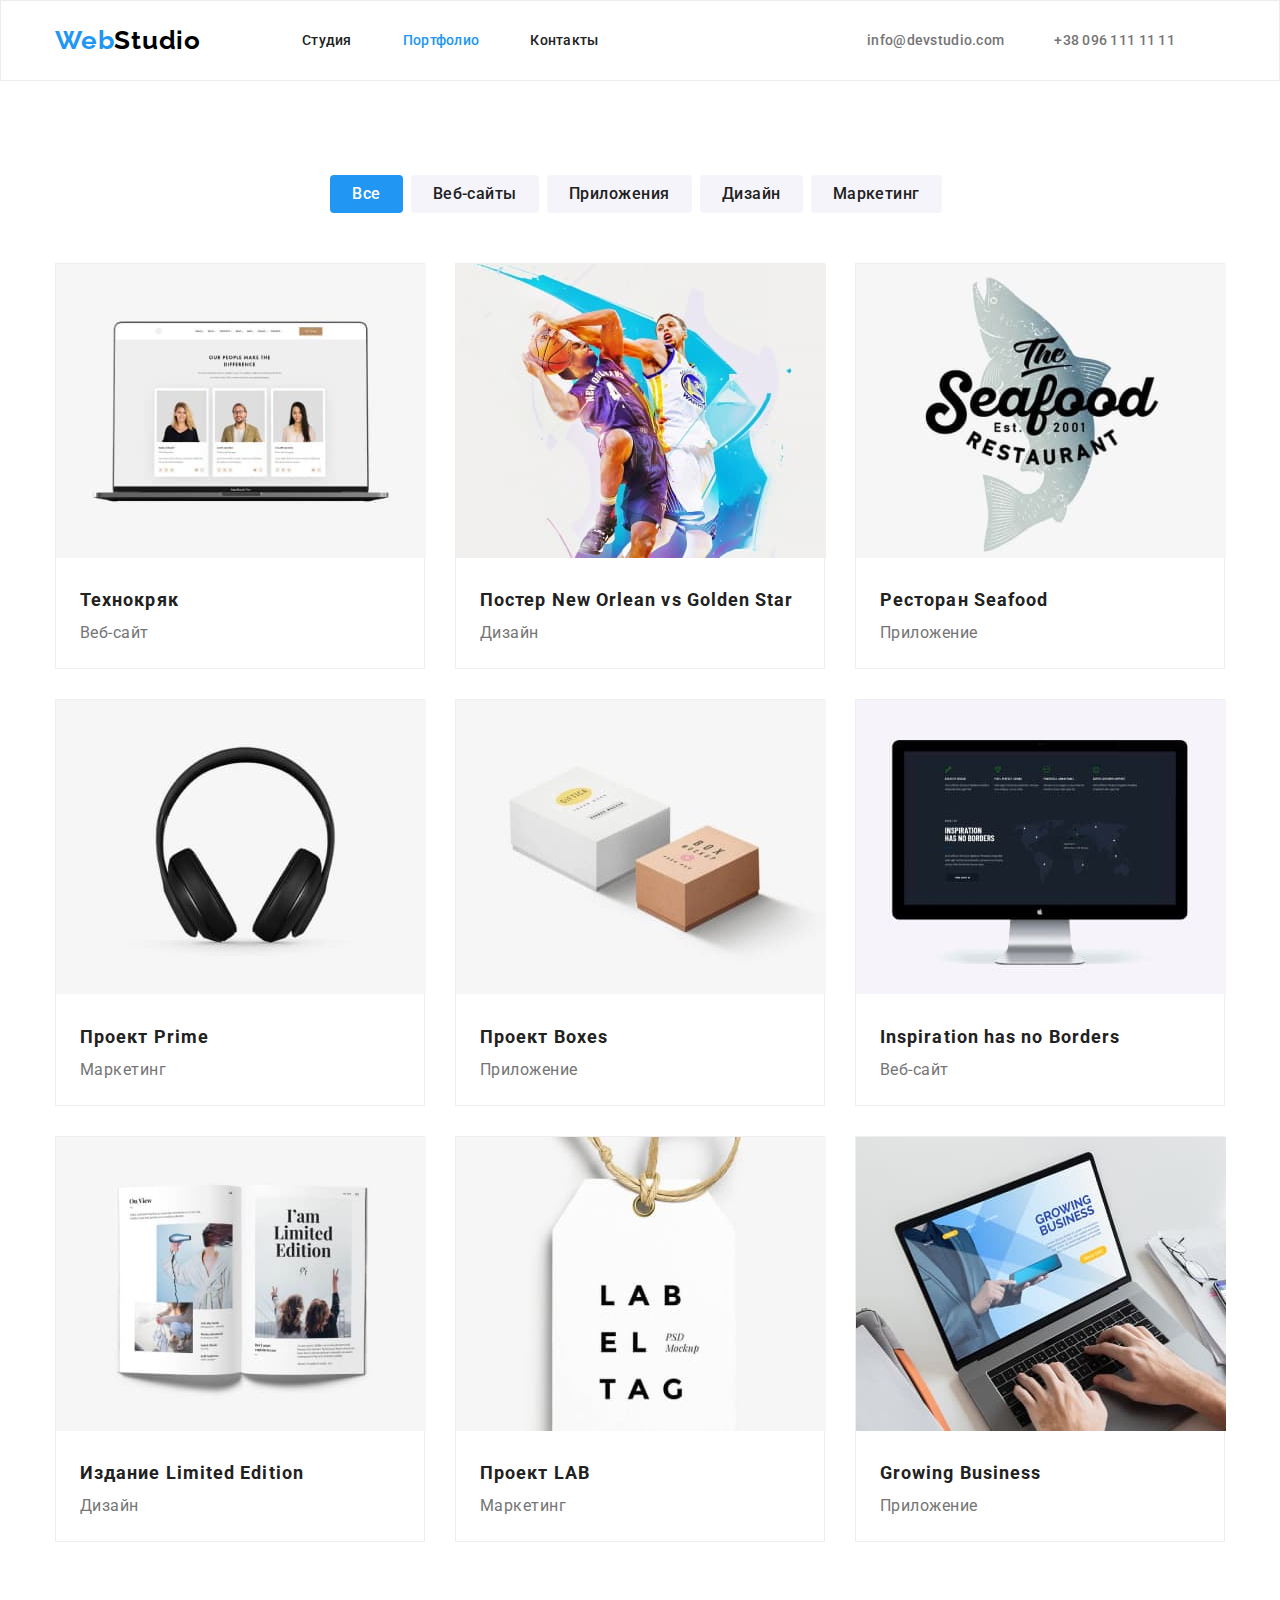
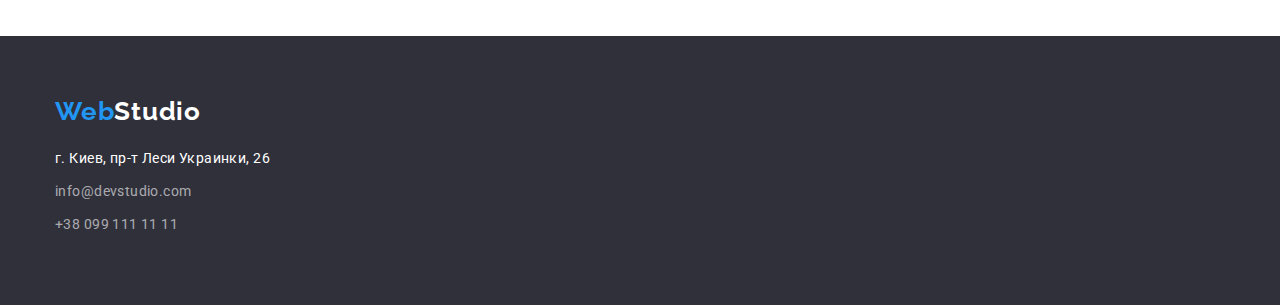
==== commit 47bc64f5: "3 домашка-готово" ====
--- a/portfolio.html
+++ b/portfolio.html
@@ -9,20 +9,27 @@
     <link rel="preconnect" href="https://fonts.gstatic.com" crossorigin />
     <link
       href="https://fonts.googleapis.com/css2?family=Raleway:wght@700&family=Roboto:wght@400;500;700;900&display=swap"
-      rel="stylesheet" />
-    <link rel="stylesheet" href="https://cdnjs.cloudflare.com/ajax/libs/modern-normalize/1.1.0/modern-normalize.min.css" />
+      rel="stylesheet"
+    />
+    <link
+      rel="stylesheet"
+      href="https://cdnjs.cloudflare.com/ajax/libs/modern-normalize/1.1.0/modern-normalize.min.css"
+    />
     <link rel="stylesheet" href="./css/styles.css" />
   </head>
   <body>
     <!--Header section-->
-     <header class="header">
+    <header class="header">
       <!--header logo-->
-      <div class="container header-container "> 
+      <div class="container header-container">
         <nav class="header-nav">
-                    <!--header section--> 
-         <ul class="header-nav-list list">
-          <li class="header-item"> 
-            <a class="logo" lang="en" href="./index.html"><span class="accent">Web</span>Studio</a></li>
+          <!--header section-->
+          <ul class="header-nav-list list">
+            <li class="header-item">
+              <a class="logo" lang="en" href="./index.html"
+                ><span class="accent">Web</span>Studio</a
+              >
+            </li>
             <li class="header-item">
               <a class="header-link link" href="./index.html">Студия</a>
             </li>
@@ -34,113 +41,191 @@
             </li>
           </ul>
         </nav>
-      <!--header contact-->
-      <ul class="list header-nav-adress">
-       <li class="header-nav-adress-list">
-        <a  class="header-link contact-link-adress link" href="mailto:info@devstudio.com">info@devstudio.com</a>
-      </li>
-       <li class="header-nav-adress-list">
-        <a class="header-link contact-link-adress link" href="tel:+380961111111">+38 096 111 11 11</a>
-      </li>
-       </ul>
+        <!--header contact-->
+        <ul class="list header-nav-adress">
+          <li class="header-nav-adress-list">
+            <a class="header-link contact-link-adress link" href="mailto:info@devstudio.com"
+              >info@devstudio.com</a
+            >
+          </li>
+          <li class="header-nav-adress-list">
+            <a class="header-link contact-link-adress link" href="tel:+380961111111"
+              >+38 096 111 11 11</a
+            >
+          </li>
+        </ul>
       </div>
     </header>
     <!--Main-content-->
     <main>
       <!--Main-content-->
       <section class="portfolio">
-         <div class="container">
-        <h1 class="visually-hidden">Наши роботы</h1>
-        <ul class="list portfolio-list">
-          <li><button class="portfolio-btn portfolio-btn-link" type="button">Все</button></li>
-          <li><button class="portfolio-btn" type="button">Веб-сайты</button></li>
-          <li><button class="portfolio-btn" type="button">Приложения</button></li>
-          <li><button class="portfolio-btn" type="button">Дизайн</button></li>
-          <li><button class="portfolio-btn" type="button">Маркетинг</button></li>
-        </ul>
-        <ul class="portfolio-list">
-          <li class="conteiner-bg">
-            <a href="" class="portfolio-link">
-              <img src="./img/img01.jpg" alt="техно" width="370" height="294" />
-              <h2 class="portfolio-title">Технокряк</h2>
-              <p class="portfolio-text">Веб-сайт</p>
-            </a>
-          </li>
-          <li>
-            <a href="" class="portfolio-link">
-              <img src="./img/img11.jpg" alt="постер" width="370" height="294" />
-              <h2 class="portfolio-title">Постер New Orlean vs Golden Star</h2>
-              <p class="portfolio-text">Дизайн</p>
-            </a>
-          </li>
-          <li>
-            <a href="" class="portfolio-link">
-              <img src="./img/img21.jpg" alt="ресторан" width="370" height="294" />
-              <h2 class="portfolio-title">Ресторан Seafood</h2>
-              <p class="portfolio-text">Приложение</p>
-            </a>
-          </li>
-          <li>
-            <a href="" class="portfolio-link">
-              <img src="./img/img31.jpg" alt="наушники" width="370" height="294" />
-              <h2 class="portfolio-title">Проект Prime</h2>
-              <p class="portfolio-text">Маркетинг</p>
-            </a>
-          </li>
-          <li>
-            <a href="" class="portfolio-link">
-              <img src="./img/img41.jpg" alt="коробки" width="370" height="294" />
-              <h2 class="portfolio-title">Проект Boxes</h2>
-              <p class="portfolio-text">Приложение</p>
-            </a>
-          </li>
-          <li>
-            <a href="" class="portfolio-link">
-              <img src="./img/img51.jpg" alt="монитор" width="370" height="294" />
-              <h2 class="portfolio-title">Inspiration has no Borders</h2>
-              <p class="portfolio-text">Веб-сайт</p>
-            </a>
-          </li>
-          <li>
-            <a href="" class="portfolio-link">
-              <img src="./img/img61.jpg" alt="издание" width="370" height="294" />
-              <h2 class="portfolio-title">Издание Limited Edition</h2>
-              <p class="portfolio-text">Дизайн</p>
-            </a>
-          </li>
-          <li>
-            <a href="" class="portfolio-link">
-              <img src="./img/img71.jpg" alt="лаб" width="370" height="294" />
-              <h2 class="portfolio-title">Проект LAB</h2>
-              <p class="portfolio-text">Маркетинг</p>
-            </a>
-          </li>
-          <li>
-            <a href="" class="portfolio-link">
-              <img src="./img/img81.jpg" alt="работа" width="370" height="294" />
-              <h2 class="portfolio-title">Growing Business</h2>
-              <p class="portfolio-text">Приложение</p>
-            </a>
-          </li>
-        </ul>
-         </div>
+        <div class="container">
+          <h1 class="visually-hidden">Наши роботы</h1>
+          <ul class="list portfolio-list">
+            <li><button class="portfolio-btn portfolio-btn-link" type="button">Все</button></li>
+            <li><button class="portfolio-btn" type="button">Веб-сайты</button></li>
+            <li><button class="portfolio-btn" type="button">Приложения</button></li>
+            <li><button class="portfolio-btn" type="button">Дизайн</button></li>
+            <li><button class="portfolio-btn" type="button">Маркетинг</button></li>
+          </ul>
+        </div>
+        <div class="container">
+          <ul class="list portfolio-list-items">
+            <li class="portfolio-items">
+              <a href="" class="portfolio-link">
+                <img
+                  class="portfolio-card"
+                  src="./img/img01.jpg"
+                  alt="техно"
+                  width="370"
+                  height="294"
+                />
+                <div class="portfolio-discription">
+                  <h2 class="portfolio-title">Технокряк</h2>
+                  <p class="portfolio-text">Веб-сайт</p>
+                </div>
+              </a>
+            </li>
+            <li class="portfolio-items">
+              <a href="" class="portfolio-link">
+                <img
+                  class="portfolio-card"
+                  src="./img/img11.jpg"
+                  alt="постер"
+                  width="370"
+                  height="294"
+                />
+                <div class="portfolio-discription">
+                  <h2 class="portfolio-title">Постер New Orlean vs Golden Star</h2>
+                  <p class="portfolio-text">Дизайн</p>
+                </div>
+              </a>
+            </li>
+            <li class="portfolio-items">
+              <a href="" class="portfolio-link">
+                <img
+                  class="portfolio-card"
+                  src="./img/img21.jpg"
+                  alt="ресторан"
+                  width="370"
+                  height="294"
+                />
+                <div class="portfolio-discription">
+                  <h2 class="portfolio-title">Ресторан Seafood</h2>
+                  <p class="portfolio-text">Приложение</p>
+                </div>
+              </a>
+            </li>
+            <li class="portfolio-items">
+              <a href="" class="portfolio-link">
+                <img
+                  class="portfolio-card"
+                  src="./img/img31.jpg"
+                  alt="наушники"
+                  width="370"
+                  height="294"
+                />
+                <div class="portfolio-discription">
+                  <h2 class="portfolio-title">Проект Prime</h2>
+                  <p class="portfolio-text">Маркетинг</p>
+                </div>
+              </a>
+            </li>
+            <li class="portfolio-items">
+              <a href="" class="portfolio-link">
+                <img
+                  class="portfolio-card"
+                  src="./img/img41.jpg"
+                  alt="коробки"
+                  width="370"
+                  height="294"
+                />
+                <div class="portfolio-discription">
+                  <h2 class="portfolio-title">Проект Boxes</h2>
+                  <p class="portfolio-text">Приложение</p>
+                </div>
+              </a>
+            </li>
+            <li class="portfolio-items">
+              <a href="" class="portfolio-link">
+                <img
+                  class="portfolio-card"
+                  src="./img/img51.jpg"
+                  alt="монитор"
+                  width="370"
+                  height="294"
+                />
+                <div class="portfolio-discription">
+                  <h2 class="portfolio-title">Inspiration has no Borders</h2>
+                  <p class="portfolio-text">Веб-сайт</p>
+                </div>
+              </a>
+            </li>
+            <li class="portfolio-items">
+              <a href="" class="portfolio-link">
+                <img
+                  class="portfolio-card"
+                  src="./img/img61.jpg"
+                  alt="издание"
+                  width="370"
+                  height="294"
+                />
+                <div class="portfolio-discription">
+                  <h2 class="portfolio-title">Издание Limited Edition</h2>
+                  <p class="portfolio-text">Дизайн</p>
+                </div>
+              </a>
+            </li>
+            <li class="portfolio-items">
+              <a href="" class="portfolio-link">
+                <img
+                  class="portfolio-card"
+                  src="./img/img71.jpg"
+                  alt="лаб"
+                  width="370"
+                  height="294"
+                />
+                <div class="portfolio-discription">
+                  <h2 class="portfolio-title">Проект LAB</h2>
+                  <p class="portfolio-text">Маркетинг</p>
+                </div>
+              </a>
+            </li>
+            <li class="portfolio-items">
+              <a href="" class="portfolio-link">
+                <img
+                  class="portfolio-card"
+                  src="./img/img81.jpg"
+                  alt="работа"
+                  width="370"
+                  height="294"
+                />
+                <div class="portfolio-discription">
+                  <h2 class="portfolio-title">Growing Business</h2>
+                  <p class="portfolio-text">Приложение</p>
+                </div>
+              </a>
+            </li>
+          </ul>
+        </div>
       </section>
-   </main>
+    </main>
     <!--Footer section-->
-      <footer class="footer">
+    <footer class="footer">
       <!--footer logo-->
       <div class="container footer-conteiner">
-        <a class="logo-footer link" lang="en" href="/"><span class="accent">Web</span>Studio</a>
+        <a class="logo-footer" lang="en" href="/"><span class="accent">Web</span>Studio</a>
         <!--footer contact-->
         <address>
           <p class="footer-text">г. Киев, пр-т Леси Украинки, 26</p>
           <ul class="list">
-          <li class="margin-footer">
-            <a href="mailto:info@devstudio.com" class="contact-link-footer">info@devstudio.com</a>
-        </li>
-          <li class="margin-footer">
-            <a href="tel:+380991111111" class="contact-link-footer">+38 099 111 11 11</a>
-        </li>
+            <li class="margin-footer">
+              <a href="mailto:info@devstudio.com" class="contact-link-footer">info@devstudio.com</a>
+            </li>
+            <li class="margin-footer">
+              <a href="tel:+380991111111" class="contact-link-footer">+38 099 111 11 11</a>
+            </li>
           </ul>
         </address>
       </div>
--- a/css/styles.css
+++ b/css/styles.css
@@ -49,8 +49,8 @@
   margin-right: auto;
   padding-left: 15px;
   padding-right: 15px;
-  outline: 2px solid tomato;
-  outline-offset: -2px;
+ /* outline: 2px solid tomato;
+  outline-offset: -2px;*/
 }
 .centred {
   text-align: center;
@@ -100,15 +100,15 @@
 .link:hover {
   color: #2196f3;
 }
-.header-link-curren {
-  color: var(--accent-txt-cl)
-}
 .header-link {
   font-weight: 500;
   font-size: 14px;
   line-height: 1.14;
   letter-spacing: 0.02em;
   color: #212121;
+}
+.header-link-curren {
+  color: var(--accent-txt-cl);
 }
 .header-link:hover,
 .header-link:focus,
@@ -320,13 +320,12 @@
   margin-bottom: 9px;
 }
 .portfolio {
-  background: #f5f4fa;
 }
 .portfolio-list {
   display: flex;
   list-style: none;
-    justify-content: center;
-    margin-bottom: 50px;
+  justify-content: center;
+  margin-bottom: 50px;
 }
 .portfolio-link {
   text-decoration: none;
@@ -353,10 +352,10 @@
   cursor: pointer;
   font-size: 16px;
   margin-right: 8px;
-    padding-top: 6px;
-    padding-right: 22px;
-    padding-bottom: 6px;
-    padding-left: 22px;
+  padding-top: 6px;
+  padding-right: 22px;
+  padding-bottom: 6px;
+  padding-left: 22px;
   line-height: 26px;
   text-align: center;
   letter-spacing: 0.03em;
@@ -376,6 +375,27 @@
 .portfolio-btn:active {
   background: #2196f3;
 }
-.conteiner-bg {
-  box-sizing: border-box;
-}
+.portfolio-items {
+  width: 370px;
+  margin-right: 30px;
+  margin-bottom: 30px;
+  border: 1px solid #eeeeee;
+}
+.portfolio-items:nth-child(3n) {
+  margin-right: 0px;
+}
+.portfolio-items:nth-last-child(-n + 3) {
+  margin-bottom: 0px;
+}
+.portfolio-card {
+}
+.portfolio-discription {
+  padding-top: 20px;
+  padding-right: 24px;
+  padding-bottom: 20px;
+  padding-left: 24px;
+}
+.portfolio-list-items {
+  display: flex;
+  flex-wrap: wrap;
+}
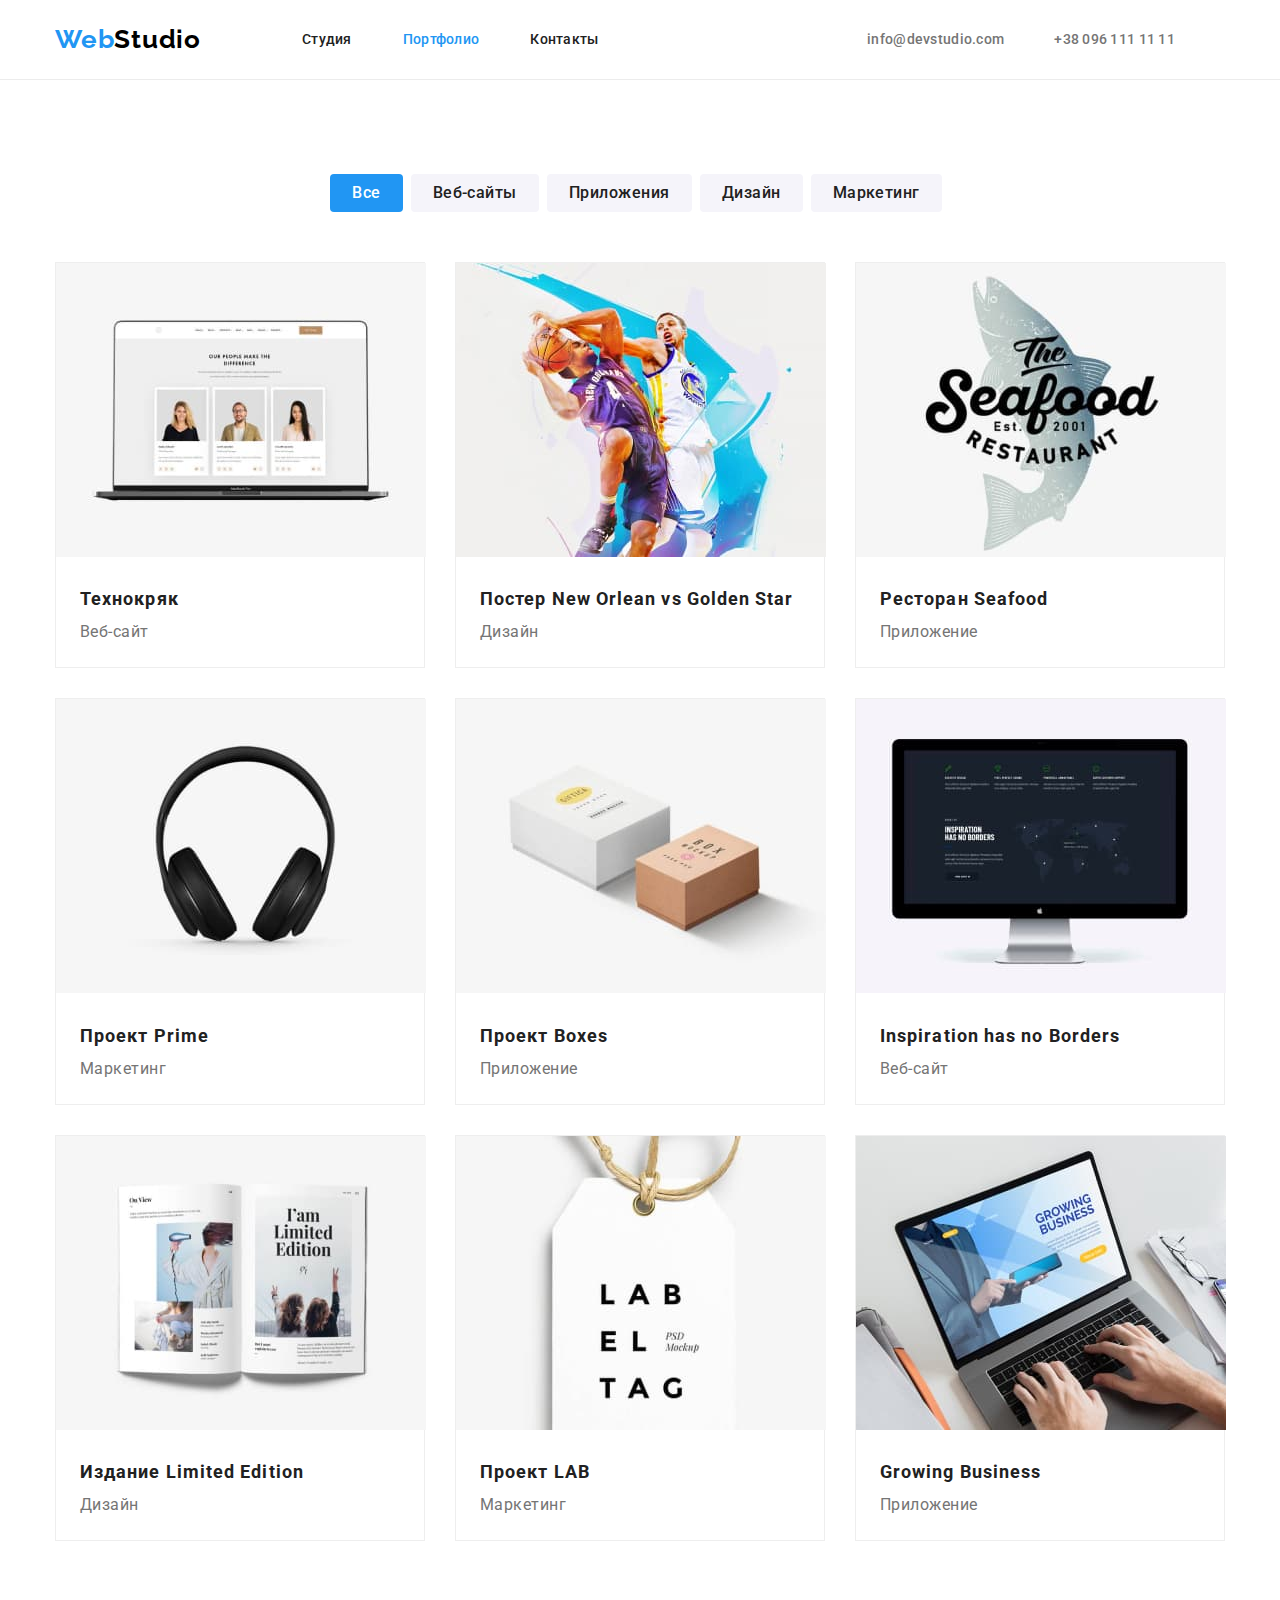
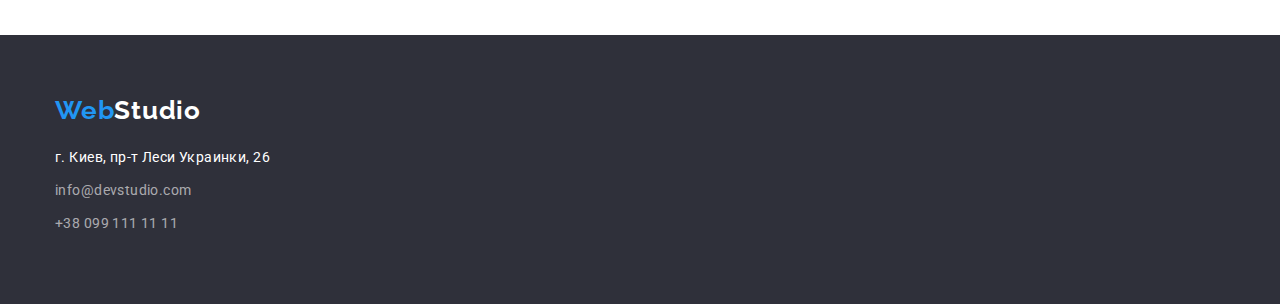
==== commit 9820be7d: "3-я домашка все готово" ====
--- a/portfolio.html
+++ b/portfolio.html
@@ -19,7 +19,7 @@
   </head>
   <body>
     <!--Header section-->
-    <header class="header">
+    <header class="header header-portfolio">
       <!--header logo-->
       <div class="container header-container">
         <nav class="header-nav">
@@ -63,14 +63,13 @@
         <div class="container">
           <h1 class="visually-hidden">Наши роботы</h1>
           <ul class="list portfolio-list">
-            <li><button class="portfolio-btn portfolio-btn-link" type="button">Все</button></li>
-            <li><button class="portfolio-btn" type="button">Веб-сайты</button></li>
-            <li><button class="portfolio-btn" type="button">Приложения</button></li>
-            <li><button class="portfolio-btn" type="button">Дизайн</button></li>
-            <li><button class="portfolio-btn" type="button">Маркетинг</button></li>
-          </ul>
-        </div>
-        <div class="container">
+            <li class="portfolio-btn-li"><button class="portfolio-btn portfolio-btn-link" type="button">Все</button></li>
+            <li class="portfolio-btn-li"><button class="portfolio-btn" type="button">Веб-сайты</button></li>
+            <li class="portfolio-btn-li"><button class="portfolio-btn" type="button">Приложения</button></li>
+            <li class="portfolio-btn-li"><button class="portfolio-btn" type="button">Дизайн</button></li>
+            <li class="portfolio-btn-li"><button class="portfolio-btn" type="button">Маркетинг</button></li>
+          </ul>
+    
           <ul class="list portfolio-list-items">
             <li class="portfolio-items">
               <a href="" class="portfolio-link">
--- a/css/styles.css
+++ b/css/styles.css
@@ -59,7 +59,9 @@
   background-color: #ffffff;
   padding-top: 24px;
   padding-bottom: 24px;
-  border: 1px solid var(--border-heder-c1);
+}
+.header-portfolio{
+  border-bottom: 1px solid var(--border-heder-c1);
 }
 .header-container {
   display: flex;
@@ -194,7 +196,7 @@
   margin: -1px;
 }
 .advantage,
-.team-discription-item,
+.team,
 .portfolio {
   padding-top: 94px;
   padding-bottom: 94px;
@@ -210,7 +212,7 @@
   margin-right: 0px;
 }
 .advantage-title {
-  margin-bottom: 20px;
+  margin-bottom: 10px;
   font-weight: 700;
   font-size: 14px;
   line-height: 1.14;
@@ -223,6 +225,9 @@
   line-height: 1.7;
   letter-spacing: 0.03em;
   color: #757575;
+}
+.work-section{
+  padding-bottom: 94px;
 }
 .work-title {
   margin-bottom: 50px;
@@ -236,7 +241,6 @@
 .work-list {
   display: flex;
   justify-content: space-between;
-  padding-bottom: 94px;
   list-style: none;
 }
 .team {
@@ -351,7 +355,6 @@
   border-radius: 4px;
   cursor: pointer;
   font-size: 16px;
-  margin-right: 8px;
   padding-top: 6px;
   padding-right: 22px;
   padding-bottom: 6px;
@@ -361,6 +364,9 @@
   letter-spacing: 0.03em;
   color: #212121;
 }
+.portfolio-btn-li{
+  margin-right: 8px;
+}
 .portfolio-btn-link {
   font-weight: 500;
   font-size: 16px;
